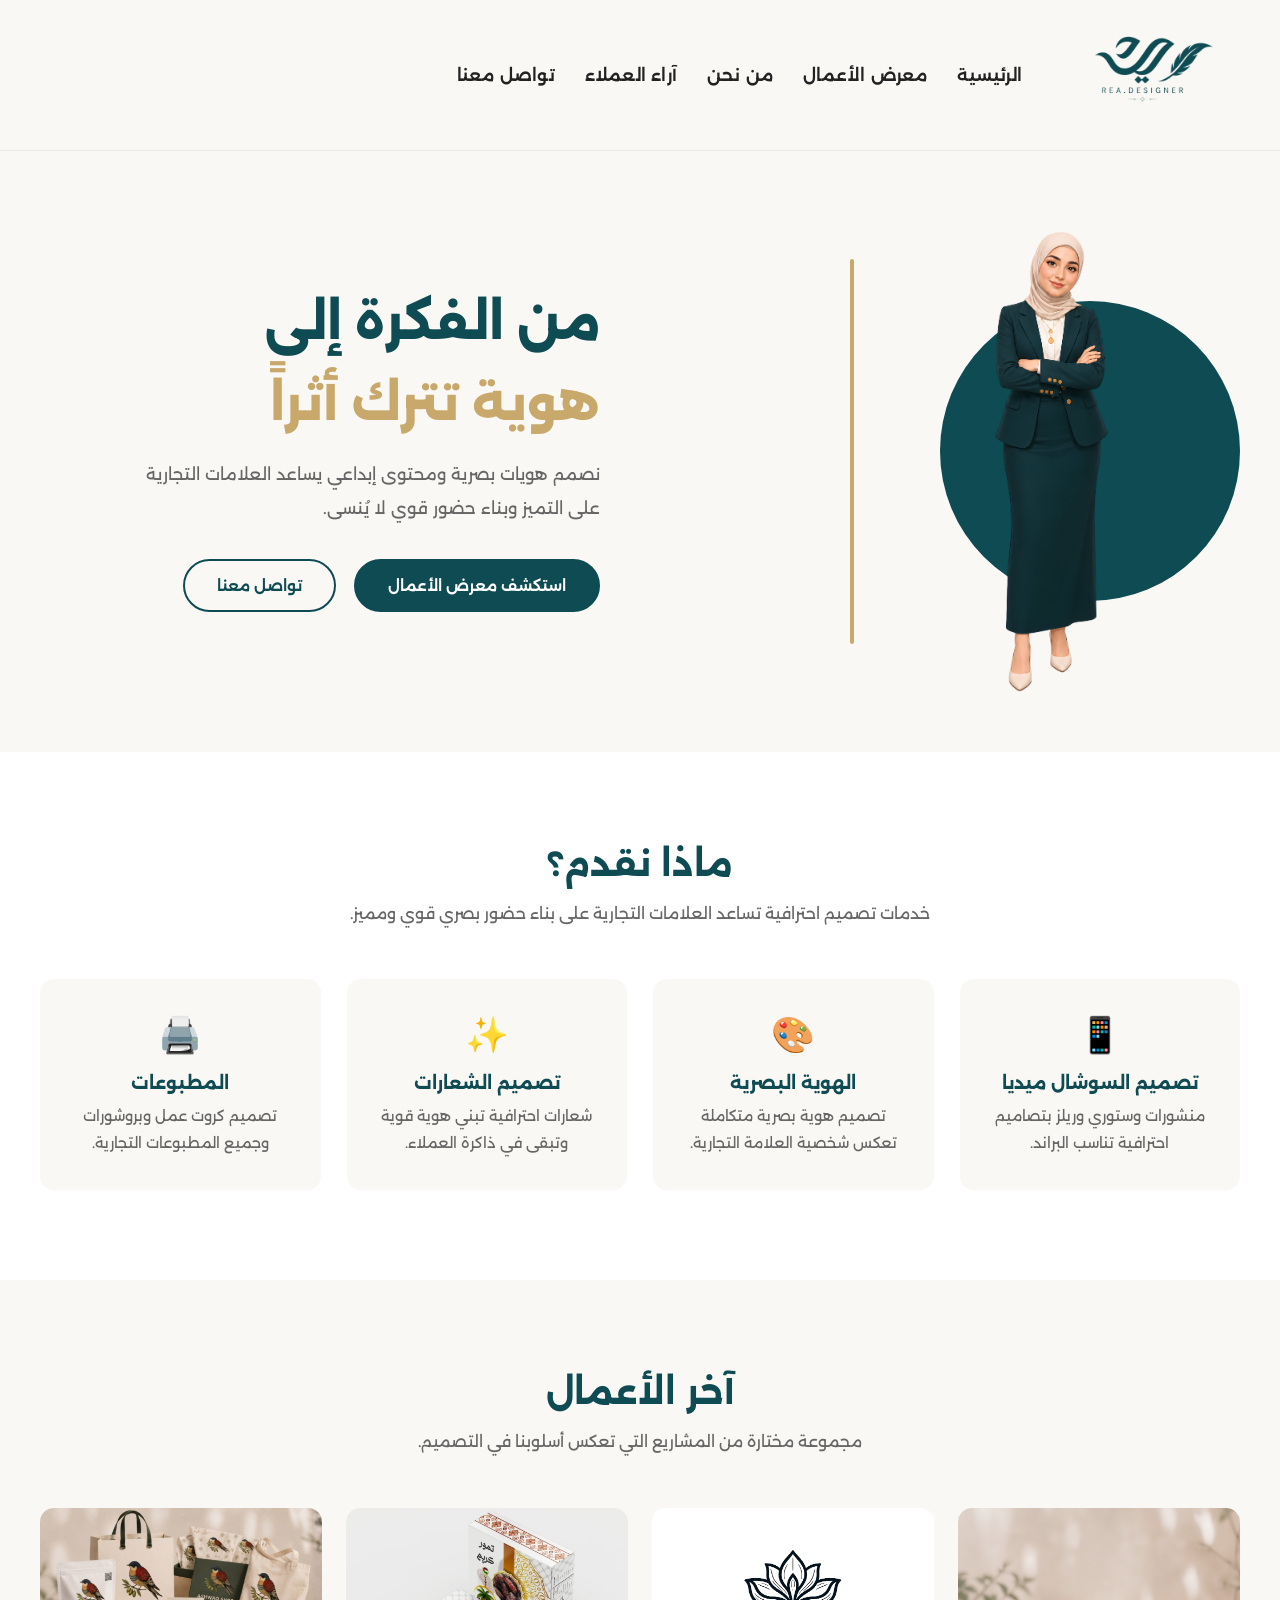
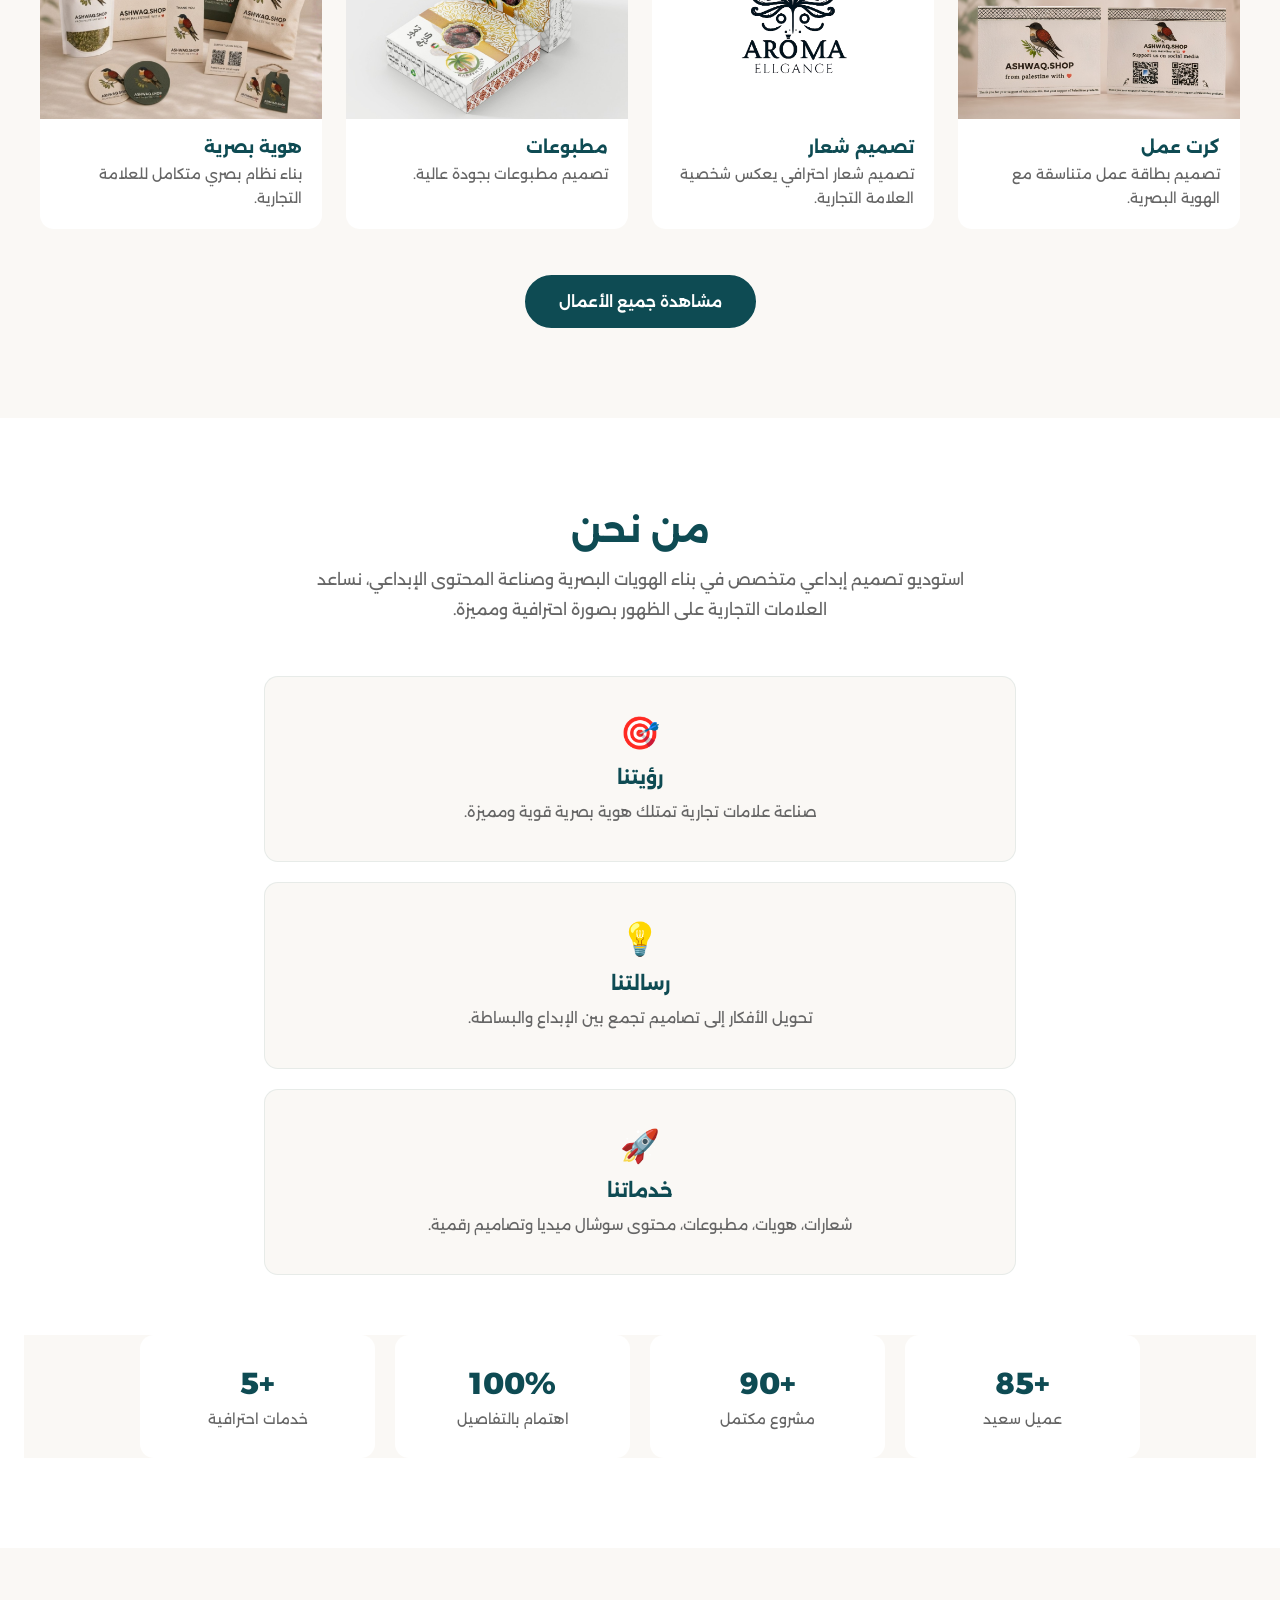
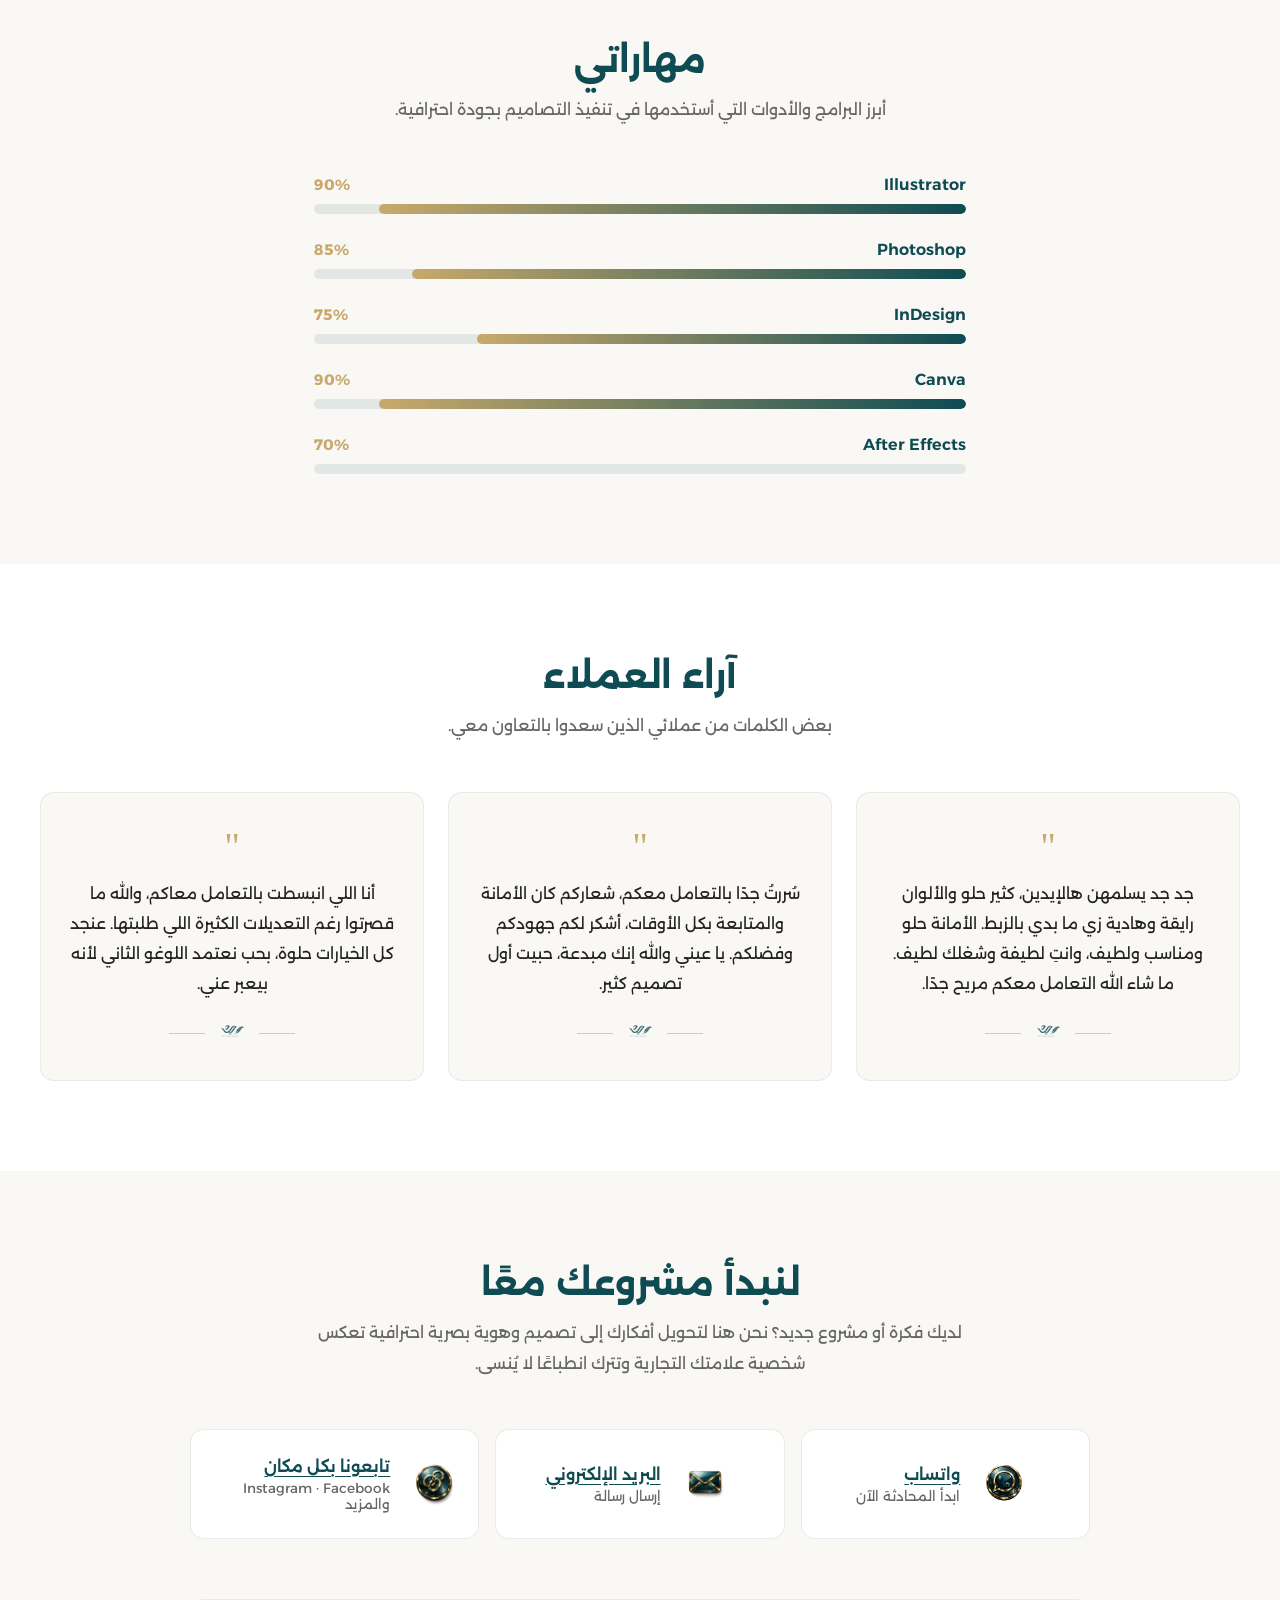
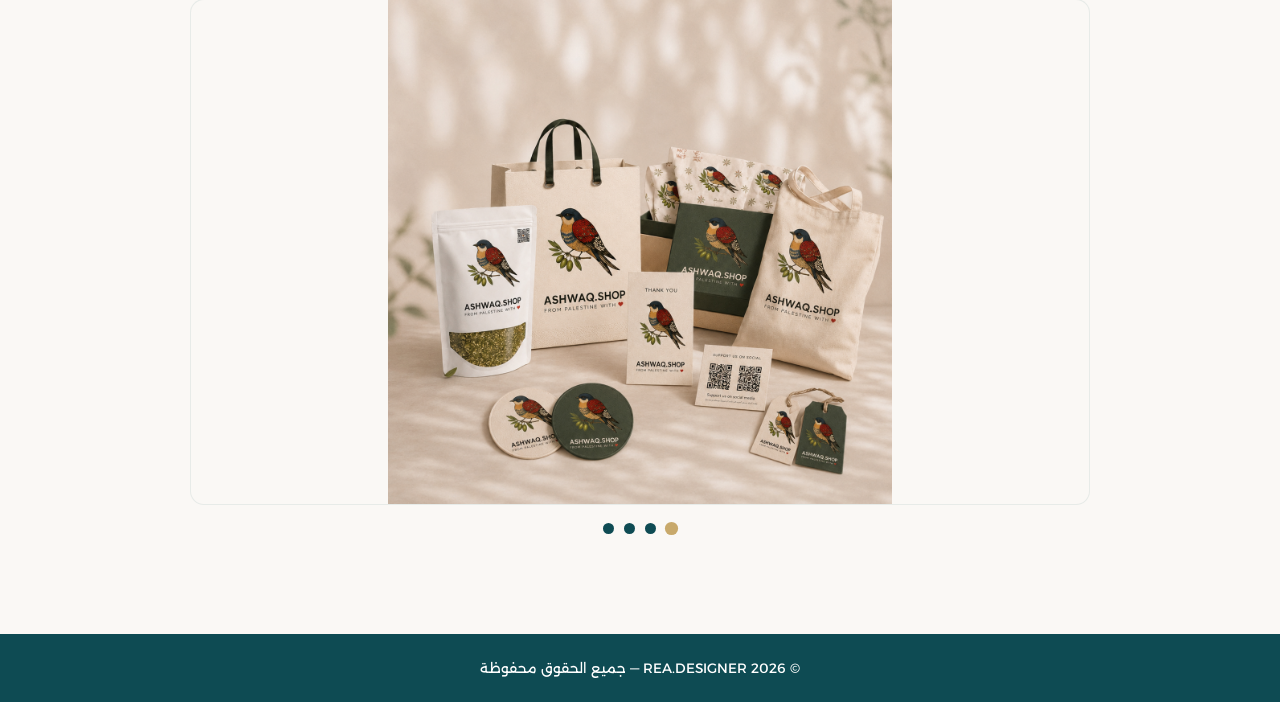
==== index.html @ eeb9edfb "Update index.html" ====
<!DOCTYPE html>
<html lang="ar" dir="rtl">
<head>
<meta charset="UTF-8">
<meta name="color-scheme" content="light">
<meta name="viewport" content="width=device-width, initial-scale=1.0">
<title>REA.DESIGNER | استوديو تصميم هويات بصرية</title>
<meta name="description" content="استوديو REA.DESIGNER لتصميم الهويات البصرية، الشعارات، المطبوعات ومحتوى السوشال ميديا.">
<link rel="preconnect" href="https://fonts.googleapis.com">
<link rel="preconnect" href="https://fonts.gstatic.com" crossorigin>
<link href="https://fonts.googleapis.com/css2?family=Alexandria:wght@300;400;500;600;700;800&display=swap" rel="stylesheet">
<link rel="stylesheet" href="css/style.css?v=3">
</head>
<body>
<header class="header">

<nav class="navbar">

    <!-- اللوجو -->
    <div class="logo">
        <a href="index.html#home">
            <img src="icons/rea-logo.png" alt="REA.DESIGNER">
        </a>
    </div>

    <!-- الروابط + الثلاث شخطات معاً بنفس المجموعة بكل الصفحات -->
    <div class="nav-right">
        <ul class="menu">
            <li><a href="index.html#home">الرئيسية</a></li>
            <li><a href="portfolio.html">معرض الأعمال</a></li>
            <li><a href="index.html#about">من نحن</a></li>
            <li><a href="index.html#testimonials">آراء العملاء</a></li>
            <li><a href="index.html#contact">تواصل معنا</a></li>
        </ul>

        <button class="menu-toggle" aria-label="فتح القائمة" aria-expanded="false">
            <span></span>
            <span></span>
            <span></span>
        </button>
    </div>

</nav>

<ul class="mobile-menu">
    <li><a href="index.html#home">الرئيسية</a></li>
    <li><a href="portfolio.html">معرض الأعمال</a></li>
    <li><a href="index.html#about">من نحن</a></li>
    <li><a href="index.html#testimonials">آراء العملاء</a></li>
    <li><a href="index.html#contact">تواصل معنا</a></li>
</ul>

</header>

<!-- ============ Hero ============ -->
<section class="hero" id="home">
  <div class="hero-container">

    <div class="hero-image">
      <div class="hero-shape"></div>
      <img src="images/hero/hero-image.png" alt="مصممة REA.DESIGNER">
      <span class="gold-line"></span>
    </div>

    <div class="hero-content">
      <h1 class="hero-title">
        <span class="title-line1">من الفكرة إلى</span>
        <span class="title-line2 highlight">هوية تترك أثراً</span>
      </h1>
      <p class="hero-description">
        نصمم هويات بصرية ومحتوى إبداعي يساعد العلامات التجارية على التميز وبناء حضور قوي لا يُنسى.
      </p>
      <div class="hero-buttons">
        <a href="portfolio.html" class="main-btn">استكشف معرض الأعمال</a>
        <a href="index.html#contact" class="second-btn">تواصل معنا</a>
      </div>
    </div>

  </div>
</section>

<!-- ============ Services ============ -->
<section class="services" id="services">
  <div class="services-container">
    <div class="section-header">
      <h2>ماذا نقدم؟</h2>
      <p class="section-description">خدمات تصميم احترافية تساعد العلامات التجارية على بناء حضور بصري قوي ومميز.</p>
    </div>

    <div class="services-grid">
      <div class="service-card">
        <div class="service-icon">📱</div>
        <h3>تصميم السوشال ميديا</h3>
        <p>منشورات وستوري وريلز بتصاميم احترافية تناسب البراند.</p>
      </div>
      <div class="service-card">
        <div class="service-icon">🎨</div>
        <h3>الهوية البصرية</h3>
        <p>تصميم هوية بصرية متكاملة تعكس شخصية العلامة التجارية.</p>
      </div>
      <div class="service-card">
        <div class="service-icon">✨</div>
        <h3>تصميم الشعارات</h3>
        <p>شعارات احترافية تبني هوية قوية وتبقى في ذاكرة العملاء.</p>
      </div>
      <div class="service-card">
        <div class="service-icon">🖨️</div>
        <h3>المطبوعات</h3>
        <p>تصميم كروت عمل وبروشورات وجميع المطبوعات التجارية.</p>
      </div>
    </div>
  </div>
</section>

<!-- ============ Latest Works ============ -->
<section class="latest-works">
  <div class="works-container">
    <div class="section-header">
      <h2>آخر الأعمال</h2>
      <p class="section-description">مجموعة مختارة من المشاريع التي تعكس أسلوبنا في التصميم.</p>
    </div>

    <div class="works-grid">
      <div class="work-card">
        <img src="images/portfolio/latest-business-card.png" alt="كرت عمل">
        <div class="work-content">
          <h3>كرت عمل</h3>
          <p>تصميم بطاقة عمل متناسقة مع الهوية البصرية.</p>
        </div>
      </div>
      <div class="work-card">
        <img src="images/portfolio/latest-logo.png" alt="تصميم شعار">
        <div class="work-content">
          <h3>تصميم شعار</h3>
          <p>تصميم شعار احترافي يعكس شخصية العلامة التجارية.</p>
        </div>
      </div>
      <div class="work-card">
        <img src="images/portfolio/latest-print.png" alt="مطبوعات">
        <div class="work-content">
          <h3>مطبوعات</h3>
          <p>تصميم مطبوعات بجودة عالية.</p>
        </div>
      </div>
      <div class="work-card">
        <img src="images/portfolio/latest-identity.png" alt="هوية بصرية">
        <div class="work-content">
          <h3>هوية بصرية</h3>
          <p>بناء نظام بصري متكامل للعلامة التجارية.</p>
        </div>
      </div>
    </div>

    <div class="works-button">
      <a href="portfolio.html" class="all-works-btn">مشاهدة جميع الأعمال</a>
    </div>
  </div>
</section>

<!-- ============ About ============ -->
<section class="about" id="about">
  <div class="section-header">
    <h2>من نحن</h2>
    <p class="section-description">استوديو تصميم إبداعي متخصص في بناء الهويات البصرية وصناعة المحتوى الإبداعي، نساعد العلامات التجارية على الظهور بصورة احترافية ومميزة.</p>
  </div>

  <div class="about-grid">
    <div class="about-card">
      <div class="about-icon">🎯</div>
      <h3>رؤيتنا</h3>
      <p>صناعة علامات تجارية تمتلك هوية بصرية قوية ومميزة.</p>
    </div>
    <div class="about-card">
      <div class="about-icon">💡</div>
      <h3>رسالتنا</h3>
      <p>تحويل الأفكار إلى تصاميم تجمع بين الإبداع والبساطة.</p>
    </div>
    <div class="about-card">
      <div class="about-icon">🚀</div>
      <h3>خدماتنا</h3>
      <p>شعارات، هويات، مطبوعات، محتوى سوشال ميديا وتصاميم رقمية.</p>
    </div>
  </div>

  <div class="stats">
    <div class="stats-container">
      <div class="stat-box">
        <h3>+85</h3>
        <p>عميل سعيد</p>
      </div>
      <div class="stat-box">
        <h3>+90</h3>
        <p>مشروع مكتمل</p>
      </div>
      <div class="stat-box">
        <h3>100%</h3>
        <p>اهتمام بالتفاصيل</p>
      </div>
      <div class="stat-box">
        <h3>+5</h3>
        <p>خدمات احترافية</p>
      </div>
    </div>
  </div>
</section>

<!-- ============ Skills ("مهاراتي") ============ -->
<section class="skills" id="skills">
  <div class="section-header">
    <h2>مهاراتي</h2>
    <p class="section-description">أبرز البرامج والأدوات التي أستخدمها في تنفيذ التصاميم بجودة احترافية.</p>
  </div>

  <div class="skills-wrapper">

    <div class="skill-item" style="--target-width:90%">
      <div class="skill-top"><span>Illustrator</span><span>90%</span></div>
      <div class="skill-bar"><div class="skill-bar-fill"></div></div>
    </div>

    <div class="skill-item" style="--target-width:85%">
      <div class="skill-top"><span>Photoshop</span><span>85%</span></div>
      <div class="skill-bar"><div class="skill-bar-fill"></div></div>
    </div>

    <div class="skill-item" style="--target-width:75%">
      <div class="skill-top"><span>InDesign</span><span>75%</span></div>
      <div class="skill-bar"><div class="skill-bar-fill"></div></div>
    </div>

    <div class="skill-item" style="--target-width:90%">
      <div class="skill-top"><span>Canva</span><span>90%</span></div>
      <div class="skill-bar"><div class="skill-bar-fill"></div></div>
    </div>

    <div class="skill-item" style="--target-width:70%">
      <div class="skill-top"><span>After Effects</span><span>70%</span></div>
      <div class="skill-bar"><div class="skill-bar-fill"></div></div>
    </div>

  </div>
</section>

<!-- ============ Testimonials ("آراء العملاء") ============ -->
<section class="testimonials" id="testimonials">
  <div class="section-header">
    <h2>آراء العملاء</h2>
    <p class="section-description">بعض الكلمات من عملائي الذين سعدوا بالتعاون معي.</p>
  </div>

  <div class="testimonials-wrapper">

    <div class="testimonials-track" id="testimonialsTrack">

      <div class="testimonial-card">
        <div class="testimonial-quote">"</div>
        <p class="testimonial-text">جد جد يسلمهن هالإيدين، كثير حلو والألوان رايقة وهادية زي ما بدي بالزبط. الأمانة حلو ومناسب ولطيف، وانتِ لطيفة وشغلك لطيف. ما شاء الله التعامل معكم مريح جدًا.</p>
        <div class="testimonial-footer">
          <span class="testimonial-line"></span>
          <img class="testimonial-mark" src="icons/rea-logo.png" alt="REA.DESIGNER">
          <span class="testimonial-line"></span>
        </div>
      </div>

      <div class="testimonial-card">
        <div class="testimonial-quote">"</div>
        <p class="testimonial-text">سُررتُ جدًا بالتعامل معكم، شعاركم كان الأمانة والمتابعة بكل الأوقات، أشكر لكم جهودكم وفضلكم. يا عيني والله إنك مبدعة، حبيت أول تصميم كثير.</p>
        <div class="testimonial-footer">
          <span class="testimonial-line"></span>
          <img class="testimonial-mark" src="icons/rea-logo.png" alt="REA.DESIGNER">
          <span class="testimonial-line"></span>
        </div>
      </div>

      <div class="testimonial-card">
        <div class="testimonial-quote">"</div>
        <p class="testimonial-text">أنا اللي انبسطت بالتعامل معاكم، والله ما قصرتوا رغم التعديلات الكثيرة اللي طلبتها. عنجد كل الخيارات حلوة، بحب نعتمد اللوغو الثاني لأنه بيعبر عني.</p>
        <div class="testimonial-footer">
          <span class="testimonial-line"></span>
          <img class="testimonial-mark" src="icons/rea-logo.png" alt="REA.DESIGNER">
          <span class="testimonial-line"></span>
        </div>
      </div>

    </div>

    <div class="testimonials-controls">
      <button class="testimonial-arrow" id="nextTestimonial">‹</button>
      <div class="testimonials-dots" id="testimonialsDots"></div>
      <button class="testimonial-arrow" id="prevTestimonial">›</button>
    </div>

  </div>
</section>

<!-- ============ Contact ============ -->
<section class="contact-section" id="contact">
  <div class="contact-wrapper">

    <div class="section-header">
      <h2>لنبدأ مشروعك معًا</h2>
      <p class="section-description">
        لديك فكرة أو مشروع جديد؟ نحن هنا لتحويل أفكارك إلى تصميم وهوية بصرية احترافية تعكس شخصية علامتك التجارية وتترك انطباعًا لا يُنسى.
      </p>
    </div>

    <div class="contact-info">
      <a href="#" id="whatsapp-link" target="_blank" class="contact-card">
        <img src="icons/whatsapp.png" alt="واتساب">
        <div>
          <h3>واتساب</h3>
          <p>ابدأ المحادثة الآن</p>
        </div>
      </a>
      <a href="#" id="email-link" class="contact-card">
        <img src="icons/email.png" alt="البريد الإلكتروني">
        <div>
          <h3>البريد الإلكتروني</h3>
          <p>إرسال رسالة</p>
        </div>
      </a>
      <a href="#" id="linktree-link" target="_blank" class="contact-card">
        <img src="icons/linktree.png" alt="جميع الروابط">
        <div>
          <h3>تابعونا بكل مكان</h3>
          <p>Instagram · Facebook والمزيد</p>
        </div>
      </a>
    </div>

    <div class="contact-slider">
      <div class="slider-container">
        <div class="slide active"><img src="images/contact/contact1.png" alt="معرض 1"></div>
        <div class="slide"><img src="images/contact/contact2.png" alt="معرض 2"></div>
        <div class="slide"><img src="images/contact/contact3.png" alt="معرض 3"></div>
        <div class="slide"><img src="images/contact/contact4.png" alt="معرض 4"></div>
      </div>
      <div class="slider-dots">
        <span class="dot active" data-index="0"></span>
        <span class="dot" data-index="1"></span>
        <span class="dot" data-index="2"></span>
        <span class="dot" data-index="3"></span>
      </div>
    </div>

  </div>
</section>

<footer class="footer">
  <p>© <span id="year"></span> REA.DESIGNER — جميع الحقوق محفوظة</p>
</footer>

<script src="js/script.js?v=3"></script>
</body>
</html>
---- css/style.css ----
/* ===========================================================
   REA.DESIGNER — style.css
   Primary Green #0E4B53 | Gold #C8A96B | BG #FAF8F5
   Text #222222 | Gray #666666 | Font: Alexandria
=========================================================== */

:root{
  --green: #0E4B53;
  --gold: #C8A96B;
  --bg: #FAF8F5;
  --text: #222222;
  --gray: #666666;
  --white: #FFFFFF;
  --radius: 14px;
  --transition: .3s ease;
}

*{
  margin: 0;
  padding: 0;
  box-sizing: border-box;
}

html{
  scroll-behavior: smooth;
}

section[id]{
  scroll-margin-top: 100px;
}

body{
  font-family: 'Alexandria', sans-serif;
  background: var(--bg);
  color: var(--text);
  direction: rtl;
  text-align: right;
  overflow-x: hidden;
}

a{
  text-decoration: none;
  color: inherit;
}

ul{
  list-style: none;
}

img{
  max-width: 100%;
  display: block;
}

button{
  font-family: inherit;
}

.section-header{
  text-align: center;
  max-width: 700px;
  margin: 0 auto 50px;
  padding: 0 20px;
}

.section-header h1,
.section-header h2{
  color: var(--green);
  font-size: 2.2rem;
  font-weight: 700;
  margin-bottom: 14px;
}

.section-subtitle{
  color: var(--gold);
  font-weight: 600;
  letter-spacing: .5px;
  margin-bottom: 10px;
}

.section-description{
  color: var(--gray);
  font-size: 1rem;
  line-height: 1.9;
}

/* ===========================================================
   Navbar
   Structure (identical on every page):
   header.header > nav.navbar > [.logo , .nav-right(.menu , .menu-toggle)]
   header.header > ul.mobile-menu
=========================================================== */
.header{
  position: sticky;
  top: 0;
  z-index: 1000;
  background: var(--bg);
  border-bottom: 1px solid rgba(14,75,83,.08);
}

.navbar{
  max-width: 1200px;
  margin: 0 auto;
  display: flex;
  align-items: center;
  justify-content: space-between;
  padding: 10px 24px;
  gap: 20px;
  min-height: 92px;
}

/* على الحاسوب: نقرّب العناوين من اللوجو بدل ما تنشد لطرف الصفحة التاني
   وتسيب فراغ ميت بالنص */
@media (min-width: 861px){
  .navbar{
    justify-content: flex-start;
    gap: 64px;
  }
}

.nav-right{
  display: flex;
  align-items: center;
  gap: 30px;
}

.logo{
  flex-shrink: 0;
}

.logo img{
  height: 130px;
  width: auto;
  display: block;
}

.menu{
  display: flex;
  align-items: center;
  gap: 30px;
  flex-wrap: nowrap;
}

.menu a{
  font-weight: 600;
  font-size: 1.05rem;
  letter-spacing: .2px;
  color: var(--text);
  transition: color var(--transition);
  position: relative;
  white-space: nowrap;
}

.menu a::after{
  content: "";
  position: absolute;
  right: 0;
  bottom: -6px;
  width: 0;
  height: 2px;
  background: var(--gold);
  transition: width var(--transition);
}

.menu a:hover,
.menu a.active-link{
  color: var(--green);
}

.menu a:hover::after,
.menu a.active-link::after{
  width: 100%;
}

.menu-toggle{
  display: none;
  flex-direction: column;
  align-items: center;
  justify-content: center;
  gap: 5px;
  width: 46px;
  height: 46px;
  background: var(--bg);
  border: 1px solid rgba(14,75,83,.12);
  border-radius: 12px;
  cursor: pointer;
  flex-shrink: 0;
  transition: background var(--transition), border-color var(--transition);
}

.menu-toggle:hover,
.menu-toggle.active{
  background: rgba(14,75,83,.08);
  border-color: rgba(14,75,83,.22);
}

.menu-toggle span{
  width: 20px;
  height: 2px;
  background: var(--green);
  border-radius: 2px;
  transition: all var(--transition);
}

.menu-toggle.active span:nth-child(1){ transform: translateY(7px) rotate(45deg); }
.menu-toggle.active span:nth-child(2){ opacity: 0; }
.menu-toggle.active span:nth-child(3){ transform: translateY(-7px) rotate(-45deg); }

.mobile-menu{
  display: none;
  flex-direction: column;
  background: var(--white);
  border-top: 1px solid rgba(14,75,83,.08);
  overflow: hidden;
  max-height: 0;
  box-shadow: 0 12px 24px rgba(5,59,66,.08);
  transition: max-height .35s cubic-bezier(.4,0,.2,1);
}

.mobile-menu.active{
  max-height: 340px;
}

.mobile-menu li{
  border-bottom: 1px solid rgba(14,75,83,.06);
}

.mobile-menu a{
  display: flex;
  align-items: center;
  justify-content: space-between;
  padding: 17px 24px;
  font-weight: 600;
  font-size: 1.02rem;
  border-right: 3px solid transparent;
  transition: border-color .25s ease, background .25s ease, color .25s ease;
}

.mobile-menu a::after{
  content: "‹";
  font-size: 1.2rem;
  color: rgba(14,75,83,.35);
}

.mobile-menu a:hover,
.mobile-menu a:active{
  background: var(--bg);
  color: var(--green);
  border-right-color: var(--gold);
}

/* Desktop: show inline menu, hide the hamburger + dropdown entirely   */
@media (min-width: 861px){
  .menu-toggle{ display: none !important; }
  .mobile-menu{ display: none !important; }
}

/* Mobile / tablet: hide inline menu, show hamburger + dropdown only   */
@media (max-width: 860px){
  .menu{ display: none; }
  .menu-toggle{ display: flex; }
  .mobile-menu{ display: flex; }
}

/* ===========================================================
   Hero
=========================================================== */
.hero{
  padding: 60px 24px;
}

.hero-container{
  max-width: 1200px;
  margin: 0 auto;
  display: flex;
  align-items: center;
  justify-content: space-between;
  gap: 60px;
}

.hero-image{
  position: relative;
  flex: 0 0 380px;
  display: flex;
  align-items: center;
  justify-content: center;
}

.hero-shape{
  position: absolute;
  right: 0;
  top: 50%;
  transform: translateY(-50%);
  width: 300px;
  height: 300px;
  background: var(--green);
  border-radius: 50%;
  z-index: 0;
}

.hero-image img{
  position: relative;
  z-index: 1;
  max-width: 320px;
  margin: 0 auto;
}

.gold-line{
  position: absolute;
  left: -10px;
  top: 10%;
  width: 4px;
  height: 80%;
  background: var(--gold);
  border-radius: 4px;
}

.hero-content{
  flex: 1;
  max-width: 560px;
}

.hero-title{
  font-size: 3rem;
  font-weight: 800;
  color: var(--green);
  margin-bottom: 22px;
}

.hero-title span{
  display: block;
  line-height: 1.35;
}

.hero-title .title-line1{
  margin-bottom: 16px;
}

.hero-title .highlight{
  color: var(--gold);
}

.hero-description{
  color: var(--gray);
  font-size: 1.05rem;
  line-height: 2;
  margin-bottom: 34px;
  max-width: 480px;
}

.hero-buttons{
  display: flex;
  gap: 18px;
  flex-wrap: wrap;
}

.main-btn,
.second-btn,
.all-works-btn{
  display: inline-block;
  padding: 15px 32px;
  border-radius: 50px;
  font-weight: 600;
  font-size: .95rem;
  cursor: pointer;
  transition: all var(--transition);
  border: 2px solid transparent;
}

.main-btn,
.all-works-btn{
  background: var(--green);
  color: var(--white);
  border-color: var(--green);
}

.main-btn:hover,
.all-works-btn:hover{
  background: transparent;
  color: var(--green);
}

.second-btn{
  background: transparent;
  color: var(--green);
  border-color: var(--green);
}

.second-btn:hover{
  background: var(--green);
  color: var(--white);
}

/* ===========================================================
   Services
=========================================================== */
.services{
  padding: 90px 24px;
  background: var(--white);
}

.services-container{
  max-width: 1200px;
  margin: 0 auto;
}

.services-grid{
  display: grid;
  grid-template-columns: repeat(4, 1fr);
  gap: 26px;
}

.service-card{
  background: var(--bg);
  border-radius: var(--radius);
  padding: 34px 24px;
  text-align: center;
  transition: transform var(--transition), box-shadow var(--transition);
}

.service-card:hover{
  transform: translateY(-8px);
  box-shadow: 0 16px 32px rgba(14,75,83,.12);
}

.service-icon{
  font-size: 2.2rem;
  margin-bottom: 16px;
}

.service-card h3{
  color: var(--green);
  font-size: 1.1rem;
  margin-bottom: 10px;
}

.service-card p{
  color: var(--gray);
  font-size: .92rem;
  line-height: 1.8;
}

/* ===========================================================
   Latest Works
=========================================================== */
.latest-works{
  padding: 90px 24px;
  background: var(--bg);
}

.works-container{
  max-width: 1200px;
  margin: 0 auto;
}

.works-grid{
  display: grid;
  grid-template-columns: repeat(4, 1fr);
  gap: 24px;
  margin-bottom: 46px;
}

.work-card{
  background: var(--white);
  border-radius: var(--radius);
  overflow: hidden;
  transition: transform var(--transition), box-shadow var(--transition);
}

.work-card:hover{
  transform: translateY(-8px);
  box-shadow: 0 16px 32px rgba(14,75,83,.12);
}

.work-card img{
  width: 100%;
  aspect-ratio: 4/3;
  object-fit: cover;
}

.work-content{
  padding: 18px 20px;
}

.work-content h3{
  color: var(--green);
  font-size: 1.05rem;
  margin-bottom: 6px;
}

.work-content p{
  color: var(--gray);
  font-size: .88rem;
  line-height: 1.7;
}

.works-button{
  text-align: center;
}

/* ===========================================================
   About
=========================================================== */
.about{
  padding: 90px 24px;
  background: var(--white);
}

.about-grid{
  max-width: 800px;
  margin: 0 auto 60px;
  display: flex;
  flex-direction: column;
  gap: 20px;
  padding: 0 24px;
}

.about-card{
  background: var(--bg);
  border: 1px solid rgba(14,75,83,.08);
  border-radius: var(--radius);
  padding: 36px 30px;
  text-align: center;
}

.about-icon{
  font-size: 2rem;
  margin-bottom: 14px;
}

.about-card h3{
  color: var(--green);
  margin-bottom: 10px;
}

.about-card p{
  color: var(--gray);
  font-size: .92rem;
  line-height: 1.8;
}

.stats{
  background: var(--bg);
}

.stats-container{
  max-width: 1000px;
  margin: 0 auto;
  display: grid;
  grid-template-columns: repeat(4, 1fr);
  gap: 20px;
}

.stat-box{
  background: var(--white);
  border-radius: var(--radius);
  padding: 30px 10px;
  text-align: center;
}

.stat-box h3{
  color: var(--green);
  font-size: 1.9rem;
  font-weight: 800;
  margin-bottom: 8px;
}

.stat-box p{
  color: var(--gray);
  font-size: .88rem;
}

/* ===========================================================
   Skills ("مهاراتي")
=========================================================== */
.skills{
  padding: 90px 24px;
  background: var(--bg);
}

.skills-wrapper{
  max-width: 700px;
  margin: 0 auto;
  padding: 0 24px;
  display: flex;
  flex-direction: column;
  gap: 26px;
}

.skill-item{
  width: 100%;
}

.skill-top{
  display: flex;
  align-items: center;
  justify-content: space-between;
  margin-bottom: 10px;
}

.skill-top span:first-child{
  color: var(--green);
  font-weight: 600;
  font-size: 1rem;
}

.skill-top span:last-child{
  color: var(--gold);
  font-weight: 700;
  font-size: .95rem;
}

.skill-bar{
  width: 100%;
  height: 10px;
  border-radius: 50px;
  background: rgba(14,75,83,.1);
  overflow: hidden;
}

.skill-bar-fill{
  height: 100%;
  width: 0%;
  border-radius: 50px;
  background: linear-gradient(90deg, var(--gold), var(--green));
  transition: width 1.1s ease;
}

.skill-item.in-view .skill-bar-fill{
  width: var(--target-width);
}

/* ===========================================================
   Testimonials ("آراء العملاء")
=========================================================== */
.testimonials{
  padding: 90px 24px;
  background: var(--white);
  scroll-margin-top: 130px;
}

.testimonials-wrapper{
  max-width: 1200px;
  margin: 0 auto;
  position: relative;
  overflow: hidden;
}

.testimonials-track{
  display: flex;
  gap: 0;
  transition: transform .5s ease;
}

.testimonial-card{
  background: var(--bg);
  border: 1px solid rgba(14,75,83,.08);
  border-radius: var(--radius);
  padding: 34px 28px;
  margin: 0 12px;
  flex: 0 0 calc(100% - 24px);
  text-align: center;
}

.testimonial-quote{
  font-size: 2.4rem;
  color: var(--gold);
  line-height: 1;
  margin-bottom: 14px;
  font-family: Georgia, serif;
}

.testimonial-text{
  color: var(--text);
  font-size: .98rem;
  line-height: 1.9;
  margin-bottom: 22px;
  min-height: 96px;
}

.testimonial-footer{
  display: flex;
  align-items: center;
  justify-content: center;
  gap: 14px;
}

.testimonial-line{
  width: 36px;
  height: 1px;
  background: var(--gold);
  opacity: .6;
}

.testimonial-mark{
  width: 26px;
  height: 26px;
  object-fit: contain;
  opacity: .85;
}

.testimonials-controls{
  display: flex;
  align-items: center;
  justify-content: center;
  gap: 18px;
  margin-top: 30px;
}

.testimonial-arrow{
  width: 38px;
  height: 38px;
  border-radius: 50%;
  border: 2px solid var(--green);
  background: transparent;
  color: var(--green);
  font-size: 1rem;
  cursor: pointer;
  display: flex;
  align-items: center;
  justify-content: center;
  transition: all var(--transition);
}

.testimonial-arrow:hover{
  background: var(--green);
  color: var(--white);
}

.testimonials-dots{
  display: flex;
  gap: 10px;
}

.testimonials-dots .dot{
  width: 10px;
  height: 10px;
  border-radius: 50%;
  background: var(--green);
  opacity: .3;
  cursor: pointer;
  transition: all var(--transition);
}

.testimonials-dots .dot.active{
  background: var(--gold);
  opacity: 1;
  transform: scale(1.2);
}

@media (min-width: 861px){
  .testimonials-track{ gap: 24px; }
  .testimonial-card{ flex: 0 0 calc(33.333% - 16px); margin: 0; }
  .testimonials-controls{ display: none; }
}

/* ===========================================================
   Contact
=========================================================== */
.contact-section{
  padding: 90px 24px 100px;
  background: var(--bg);
}

.contact-wrapper{
  max-width: 900px;
  margin: 0 auto;
}

.contact-info{
  display: grid;
  grid-template-columns: repeat(3, 1fr);
  gap: 16px;
  margin-bottom: 60px;
}

.contact-card{
  display: flex;
  align-items: center;
  justify-content: center;
  gap: 14px;
  background: var(--white);
  border: 1px solid rgba(14,75,83,.1);
  border-radius: var(--radius);
  padding: 24px 14px;
  text-align: right;
  transition: all var(--transition);
}

.contact-card:hover{
  border-color: var(--gold);
  box-shadow: 0 10px 24px rgba(14,75,83,.08);
}

.contact-card img{
  width: 60px;
  height: 60px;
  border-radius: 50%;
  order: 1;
  flex-shrink: 0;
}

.contact-card > div{
  order: 2;
}

.contact-card h3{
  display: inline-block;
  color: var(--green);
  font-size: 1rem;
  font-weight: 600;
  margin-bottom: 4px;
  text-decoration: underline;
  text-underline-offset: 4px;
  transition: color var(--transition);
}

.contact-card:hover h3{
  color: var(--gold);
}

.contact-card p{
  color: var(--gray);
  font-size: .85rem;
}

/* Slider */
.contact-slider{
  position: relative;
}

.slider-container{
  position: relative;
  width: 100%;
  aspect-ratio: 16/9;
  border-radius: var(--radius);
  overflow: hidden;
  background: var(--bg);
  border: 1px solid rgba(14,75,83,.08);
}

.slide{
  position: absolute;
  inset: 0;
  opacity: 0;
  visibility: hidden;
  transition: opacity .6s ease;
}

.slide.active{
  opacity: 1;
  visibility: visible;
}

.slide img{
  width: 100%;
  height: 100%;
  object-fit: contain;
}

.slider-dots{
  display: flex;
  justify-content: center;
  gap: 10px;
  margin-top: 18px;
}

.dot{
  width: 11px;
  height: 11px;
  border-radius: 50%;
  background: var(--green);
  cursor: pointer;
  transition: background var(--transition), transform var(--transition);
}

.dot.active{
  background: var(--gold);
  transform: scale(1.2);
}

/* ===========================================================
   Portfolio Page
=========================================================== */
.portfolio-hero{
  padding: 70px 24px 20px;
}

.portfolio-filters{
  padding: 0 24px 10px;
}

.filter-buttons{
  max-width: 1000px;
  margin: 0 auto;
  display: flex;
  flex-wrap: wrap;
  justify-content: center;
  gap: 12px;
}

.filter-btn{
  padding: 10px 22px;
  border-radius: 50px;
  border: 2px solid var(--green);
  background: transparent;
  color: var(--green);
  font-family: inherit;
  font-weight: 600;
  font-size: .9rem;
  cursor: pointer;
  transition: all var(--transition);
}

.filter-btn:hover,
.filter-btn.active{
  background: var(--green);
  color: var(--white);
}

/* Social sub-tabs (ريلز / ستوري / بوستات) */
.social-subtabs{
  display: none;
  max-width: 1000px;
  margin: 22px auto 0;
  padding: 0 24px;
  flex-wrap: wrap;
  justify-content: center;
  gap: 10px;
}

.social-subtabs.active{
  display: flex;
}

.subtab-btn{
  padding: 8px 20px;
  border-radius: 50px;
  border: 2px solid var(--gold);
  background: transparent;
  color: var(--gold);
  font-family: inherit;
  font-weight: 600;
  font-size: .85rem;
  cursor: pointer;
  transition: all var(--transition);
}

.subtab-btn:hover,
.subtab-btn.active{
  background: var(--gold);
  color: var(--white);
}

.portfolio-gallery{
  padding: 40px 24px 100px;
}

.portfolio-grid{
  max-width: 1200px;
  margin: 0 auto;
  display: grid;
  grid-template-columns: repeat(4, 1fr);
  gap: 26px;
}

.portfolio-item{
  background: var(--white);
  border-radius: var(--radius);
  overflow: hidden;
  cursor: pointer;
  transition: transform var(--transition), box-shadow var(--transition);
}

.portfolio-item.hidden{
  display: none;
}

.portfolio-item:hover{
  transform: translateY(-8px);
  box-shadow: 0 16px 32px rgba(14,75,83,.12);
}

.portfolio-image{
  position: relative;
}

.portfolio-image img{
  width: 100%;
  aspect-ratio: 4/3;
  object-fit: cover;
}

.portfolio-image video{
  width: 100%;
  aspect-ratio: 4/3;
  object-fit: cover;
  background: #000;
}

/* ستوري: نسبة عرض 9:16 عشان تبين كامل التفاصيل */
#portfolioGrid.is-stories .portfolio-image img{
  aspect-ratio: 9/16;
  object-fit: cover;
}

/* ريلز: نفس نسبة عرض ريلز إنستقرام (9:16) */
#portfolioGrid.is-reels .portfolio-image video{
  aspect-ratio: 9/16;
  object-fit: cover;
}

.play-badge{
  position: absolute;
  inset: 0;
  display: flex;
  align-items: center;
  justify-content: center;
  pointer-events: none;
}

.play-badge span{
  width: 50px;
  height: 50px;
  border-radius: 50%;
  background: rgba(14,75,83,.75);
  color: var(--white);
  display: flex;
  align-items: center;
  justify-content: center;
  font-size: 1.1rem;
}

.portfolio-info{
  padding: 18px 20px;
}

.portfolio-info h3{
  color: var(--green);
  font-size: 1.05rem;
  margin-bottom: 4px;
}

.portfolio-subtitle{
  display: block;
  color: var(--gold);
  font-size: .78rem;
  font-weight: 600;
  margin-bottom: 8px;
}

.portfolio-info p{
  color: var(--gray);
  font-size: .88rem;
  line-height: 1.7;
}

.portfolio-empty{
  display: none;
  text-align: center;
  color: var(--gray);
  padding: 40px 0;
}

/* ===========================================================
   Project Detail Overlay
=========================================================== */
.project-detail{
  position: fixed;
  inset: 0;
  z-index: 2000;
  background: var(--bg);
  overflow-y: auto;
  display: none;
}

.project-detail.active{
  display: block;
}

.project-detail-close{
  position: sticky;
  top: 0;
  z-index: 5;
  background: var(--bg);
  border-bottom: 1px solid rgba(14,75,83,.08);
  padding: 16px 24px;
  display: flex;
  align-items: center;
  justify-content: space-between;
}

.project-detail-close button{
  border: 2px solid var(--green);
  background: transparent;
  color: var(--green);
  border-radius: 50px;
  padding: 8px 20px;
  font-family: inherit;
  font-weight: 600;
  font-size: .88rem;
  cursor: pointer;
  transition: all var(--transition);
}

.project-detail-close button:hover{
  background: var(--green);
  color: var(--white);
}

.project-detail-body{
  max-width: 900px;
  margin: 0 auto;
  padding: 40px 24px 90px;
}

.project-detail-image{
  width: 100%;
  border-radius: var(--radius);
  overflow: hidden;
  margin-bottom: 36px;
  background: var(--white);
  border: 1px solid rgba(14,75,83,.08);
}

.project-detail-image img{
  width: 100%;
  max-height: 80vh;
  object-fit: contain;
  background: var(--bg);
}

.project-detail-title{
  color: var(--green);
  font-size: 1.7rem;
  font-weight: 700;
  margin-bottom: 8px;
  text-align: center;
}

.project-detail-subtitle{
  color: var(--gold);
  font-size: 1rem;
  font-weight: 600;
  text-align: center;
  margin-bottom: 26px;
}

.project-detail-block{
  margin-bottom: 34px;
}

.project-detail-block h4{
  color: var(--green);
  font-size: 1.1rem;
  margin-bottom: 14px;
  text-align: center;
}

.project-detail-desc{
  color: var(--gray);
  font-size: .95rem;
  line-height: 1.9;
  text-align: center;
  max-width: 640px;
  margin: 0 auto;
}

.color-swatches{
  display: flex;
  justify-content: center;
  gap: 14px;
  flex-wrap: wrap;
}

.color-swatch{
  width: 54px;
  height: 54px;
  border-radius: 50%;
  border: 1px solid rgba(14,75,83,.1);
}

.font-samples{
  display: flex;
  justify-content: center;
  gap: 30px;
  flex-wrap: wrap;
}

.font-sample{
  background: var(--white);
  border: 1px solid rgba(14,75,83,.08);
  border-radius: var(--radius);
  padding: 18px 26px;
  text-align: center;
  min-width: 150px;
}

.font-sample p:first-child{
  color: var(--gray);
  font-size: .8rem;
  margin-bottom: 8px;
}

.font-sample p:last-child{
  color: var(--green);
  font-size: 1.6rem;
  font-weight: 700;
}

.applications-slider{
  position: relative;
  max-width: 500px;
  margin: 0 auto;
}

.applications-viewport{
  aspect-ratio: 4/3;
  border-radius: var(--radius);
  overflow: hidden;
  background: var(--bg);
  border: 1px solid rgba(14,75,83,.08);
  position: relative;
}

.applications-viewport img{
  position: absolute;
  inset: 0;
  width: 100%;
  height: 100%;
  object-fit: contain;
  opacity: 0;
  visibility: hidden;
  transition: opacity .5s ease;
}

.applications-viewport img.active{
  opacity: 1;
  visibility: visible;
}

.applications-dots{
  display: flex;
  align-items: center;
  justify-content: center;
  gap: 10px;
  margin-top: 16px;
}

.applications-dots .dot{
  width: 11px;
  height: 11px;
  border-radius: 50%;
  background: var(--green);
  cursor: pointer;
  transition: background var(--transition), transform var(--transition);
}

.applications-dots .dot.active{
  background: var(--gold);
  transform: scale(1.2);
}

.project-detail-cta{
  text-align: center;
  margin-top: 46px;
}

.project-detail-cta p{
  color: var(--green);
  font-weight: 600;
  margin-bottom: 16px;
}

/* ===========================================================
   Footer
=========================================================== */
.footer{
  text-align: center;
  padding: 26px;
  background: var(--green);
  color: var(--white);
  font-size: .85rem;
}

/* ===========================================================
   Responsive
=========================================================== */
@media (max-width: 992px){
  .services-grid{ grid-template-columns: repeat(2, 1fr); }
  .works-grid{ grid-template-columns: repeat(2, 1fr); }
  .about-grid{ grid-template-columns: 1fr; }
  .stats-container{ grid-template-columns: repeat(2, 1fr); }
  .portfolio-grid{ grid-template-columns: repeat(2, 1fr); }
}

@media (max-width: 860px){
  .navbar{
    min-height: 76px;
    padding: 8px 16px;
    position: relative;
    justify-content: center;
  }
  .logo img{ height: 108px; }
  .logo{
    margin: 0 auto;
  }
  .menu-toggle{
    position: absolute;
    top: 50%;
    right: 16px;
    transform: translateY(-50%);
  }
  .menu-toggle.active{
    transform: translateY(-50%);
  }

  .hero-container{
    flex-direction: column;
    text-align: center;
    gap: 34px;
  }

  .hero-content{
    max-width: 100%;
  }

  .hero-description{
    margin-left: auto;
    margin-right: auto;
  }

  .hero-buttons{
    justify-content: center;
  }

  .hero-title{
    font-size: 2.2rem;
  }

  .hero-title .title-line1{
    margin-bottom: 10px;
  }
}

@media (max-width: 640px){
  .navbar{ padding: 6px 14px; min-height: 66px; }
  .logo img{ height: 84px; }

  .contact-info{
    grid-template-columns: 1fr;
    gap: 14px;
  }
  .contact-card{
    flex-direction: row;
    justify-content: flex-start;
    text-align: right;
    padding: 18px 20px;
    gap: 16px;
  }
  .contact-card img{ width: 56px; height: 56px; }
}

@media (max-width: 560px){
  .services-grid{ grid-template-columns: 1fr; }
  .works-grid{ grid-template-columns: 1fr; }
  .stats-container{ grid-template-columns: repeat(2, 1fr); }
  .portfolio-grid{ grid-template-columns: 1fr; }
  .hero-image{ flex: 0 0 auto; }
  .hero-shape{ width: 220px; height: 220px; }
  .hero-image img{ max-width: 240px; }
  .project-detail-title{ font-size: 1.35rem; }
}

/* ===========================================================
   Lightbox (عرض الصورة بملء الشاشة)
=========================================================== */
.lightbox{
  display: none;
  position: fixed;
  inset: 0;
  background: rgba(5,15,17,.92);
  z-index: 999;
  align-items: center;
  justify-content: center;
  padding: 24px;
}

.lightbox.active{
  display: flex;
}

.lightbox img{
  max-width: 100%;
  max-height: 90vh;
  object-fit: contain;
  border-radius: 6px;
}

/* مقاس معاينة الستوري: إطار عمودي 9:16 حقيقي متل شاشة الموبايل،
   بس بدون ما نقص أي جزء من التصميم أو النص (contain مش cover) */
.lightbox.story-mode img{
  height: 88vh;
  max-height: 88vh;
  width: auto;
  max-width: 100%;
  aspect-ratio: 9 / 16;
  object-fit: contain;
  background: #0b1417;
  border-radius: 18px;
  box-shadow: 0 20px 60px rgba(0,0,0,.5);
}

.lightbox-close{
  position: absolute;
  top: 20px;
  left: 20px;
  z-index: 5;
  display: flex;
  align-items: center;
  gap: 6px;
  height: 44px;
  padding: 0 18px 0 14px;
  border-radius: 999px;
  border: none;
  background: rgba(255,255,255,.14);
  color: var(--white);
  font-family: 'Alexandria', sans-serif;
  font-weight: 600;
  font-size: .92rem;
  cursor: pointer;
}

.lightbox-close-x{
  font-size: 1.4rem;
  line-height: 1;
}

.lightbox-close:hover{
  background: rgba(255,255,255,.24);
}

/* ===========================================================
   Post Gallery (معرض صور مجموعة البوستات)
=========================================================== */
.post-gallery{
  display: none;
  position: fixed;
  inset: 0;
  background: var(--white);
  z-index: 998;
  overflow-y: auto;
  padding: 24px;
}

.post-gallery.active{
  display: block;
}

.post-gallery-topbar{
  position: sticky;
  top: -24px;
  margin: -24px -24px 20px;
  padding: 16px 24px;
  background: var(--white);
  border-bottom: 1px solid rgba(14,75,83,.08);
  z-index: 5;
  display: flex;
  flex-wrap: wrap;
  align-items: center;
  justify-content: space-between;
  gap: 14px;
}

.post-gallery-back{
  display: inline-flex;
  align-items: center;
  gap: 8px;
  background: var(--bg);
  color: var(--green);
  border: 1px solid rgba(14,75,83,.12);
  border-radius: 999px;
  padding: 10px 18px;
  font-family: 'Alexandria', sans-serif;
  font-weight: 600;
  font-size: .92rem;
  cursor: pointer;
  transition: background var(--transition), border-color var(--transition);
  white-space: nowrap;
}

.post-gallery-back .back-arrow{
  font-size: 1.1rem;
  transform: translateY(1px);
}

.post-gallery-back:hover{
  background: var(--gold);
  color: var(--white);
  border-color: var(--gold);
}

.post-gallery-subtabs{
  margin: 0;
}

.post-gallery-folders{
  max-width: 900px;
  margin: 0 auto 22px;
  display: flex;
  flex-wrap: wrap;
  gap: 10px;
}

.folder-pill{
  font-family: 'Alexandria', sans-serif;
  font-size: .84rem;
  font-weight: 600;
  padding: 8px 16px;
  border-radius: 999px;
  border: 1px solid rgba(14,75,83,.15);
  background: var(--bg);
  color: var(--green);
  cursor: pointer;
  transition: background var(--transition), color var(--transition), border-color var(--transition);
  white-space: nowrap;
}

.folder-pill:hover{
  border-color: var(--green);
}

.folder-pill.active{
  background: var(--green);
  color: var(--white);
  border-color: var(--green);
}

.post-gallery-header{
  max-width: 900px;
  margin: 0 auto 24px;
  display: flex;
  align-items: flex-start;
  justify-content: space-between;
  gap: 16px;
  position: relative;
}

.post-gallery-current-folder{
  display: inline-block;
  font-size: .78rem;
  font-weight: 600;
  color: var(--gold);
  background: rgba(200,169,107,.12);
  padding: 4px 12px;
  border-radius: 999px;
  margin-bottom: 8px;
}

.post-gallery-header h3{
  color: var(--green);
  font-size: 1.3rem;
  margin-bottom: 6px;
}

.post-gallery-header p{
  color: var(--gray);
  font-size: .92rem;
}

@media (max-width: 640px){
  .post-gallery-topbar{
    flex-direction: column;
    align-items: stretch;
  }
  .post-gallery-back{ justify-content: center; }
}

.post-gallery-grid{
  max-width: 900px;
  margin: 0 auto;
  display: grid;
  grid-template-columns: 1fr;
  gap: 20px;
}

.post-gallery-grid img{
  width: 100%;
  border-radius: var(--radius);
  cursor: pointer;
  border: 1px solid rgba(14,75,83,.08);
}

@media (min-width: 640px){
  .post-gallery-grid{ grid-template-columns: 1fr 1fr; }
}
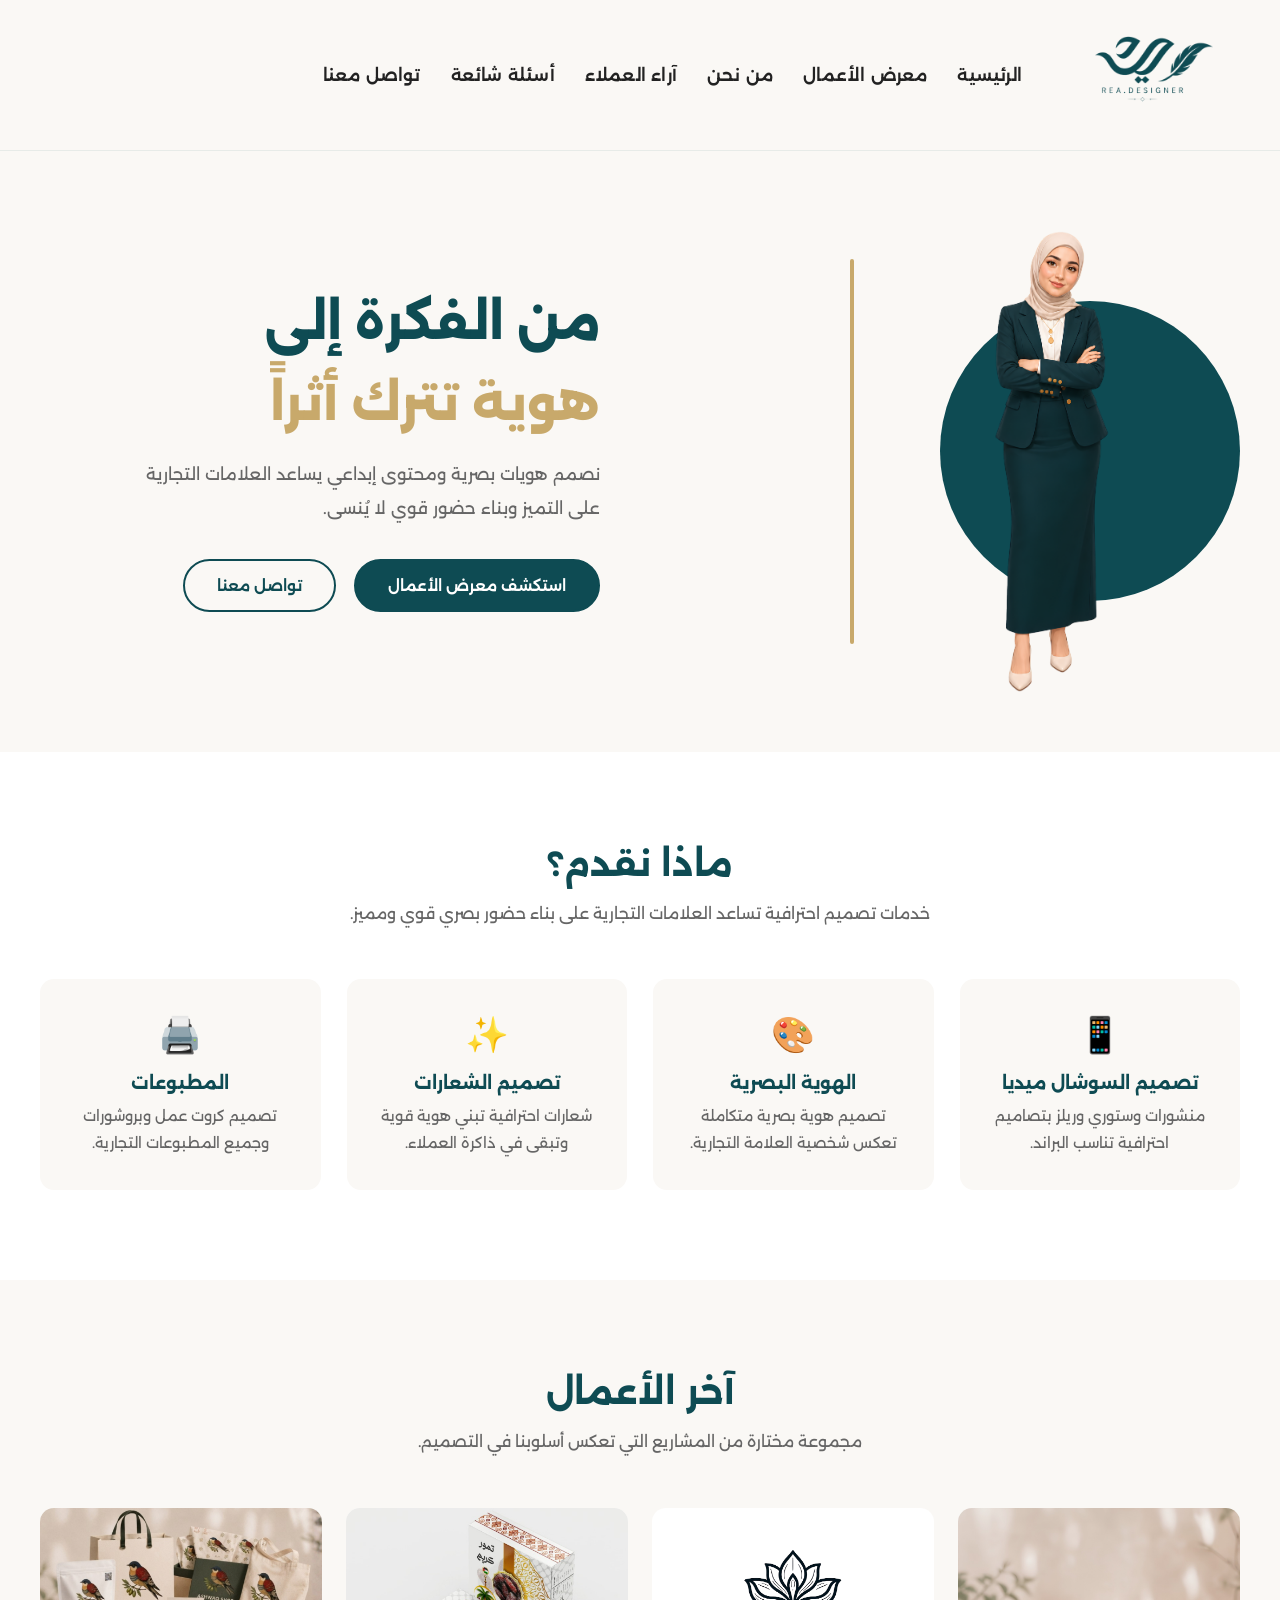
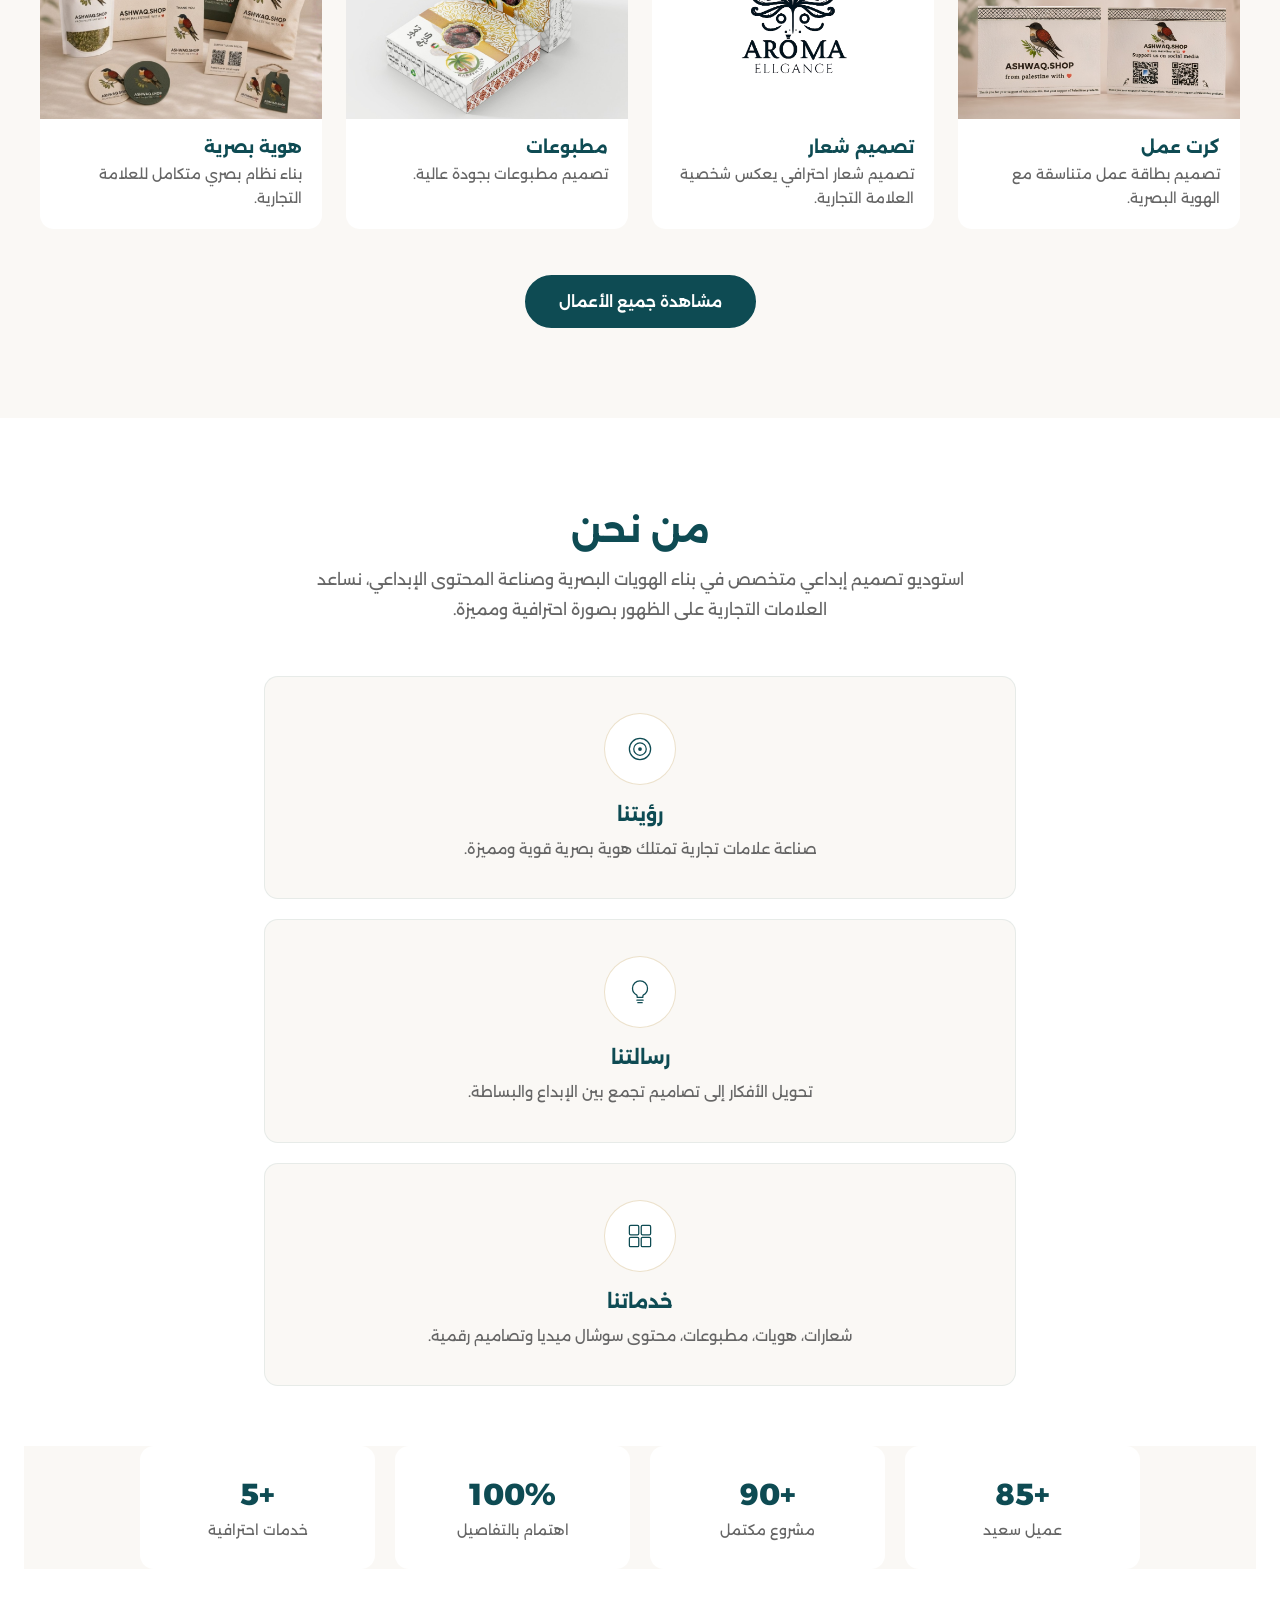
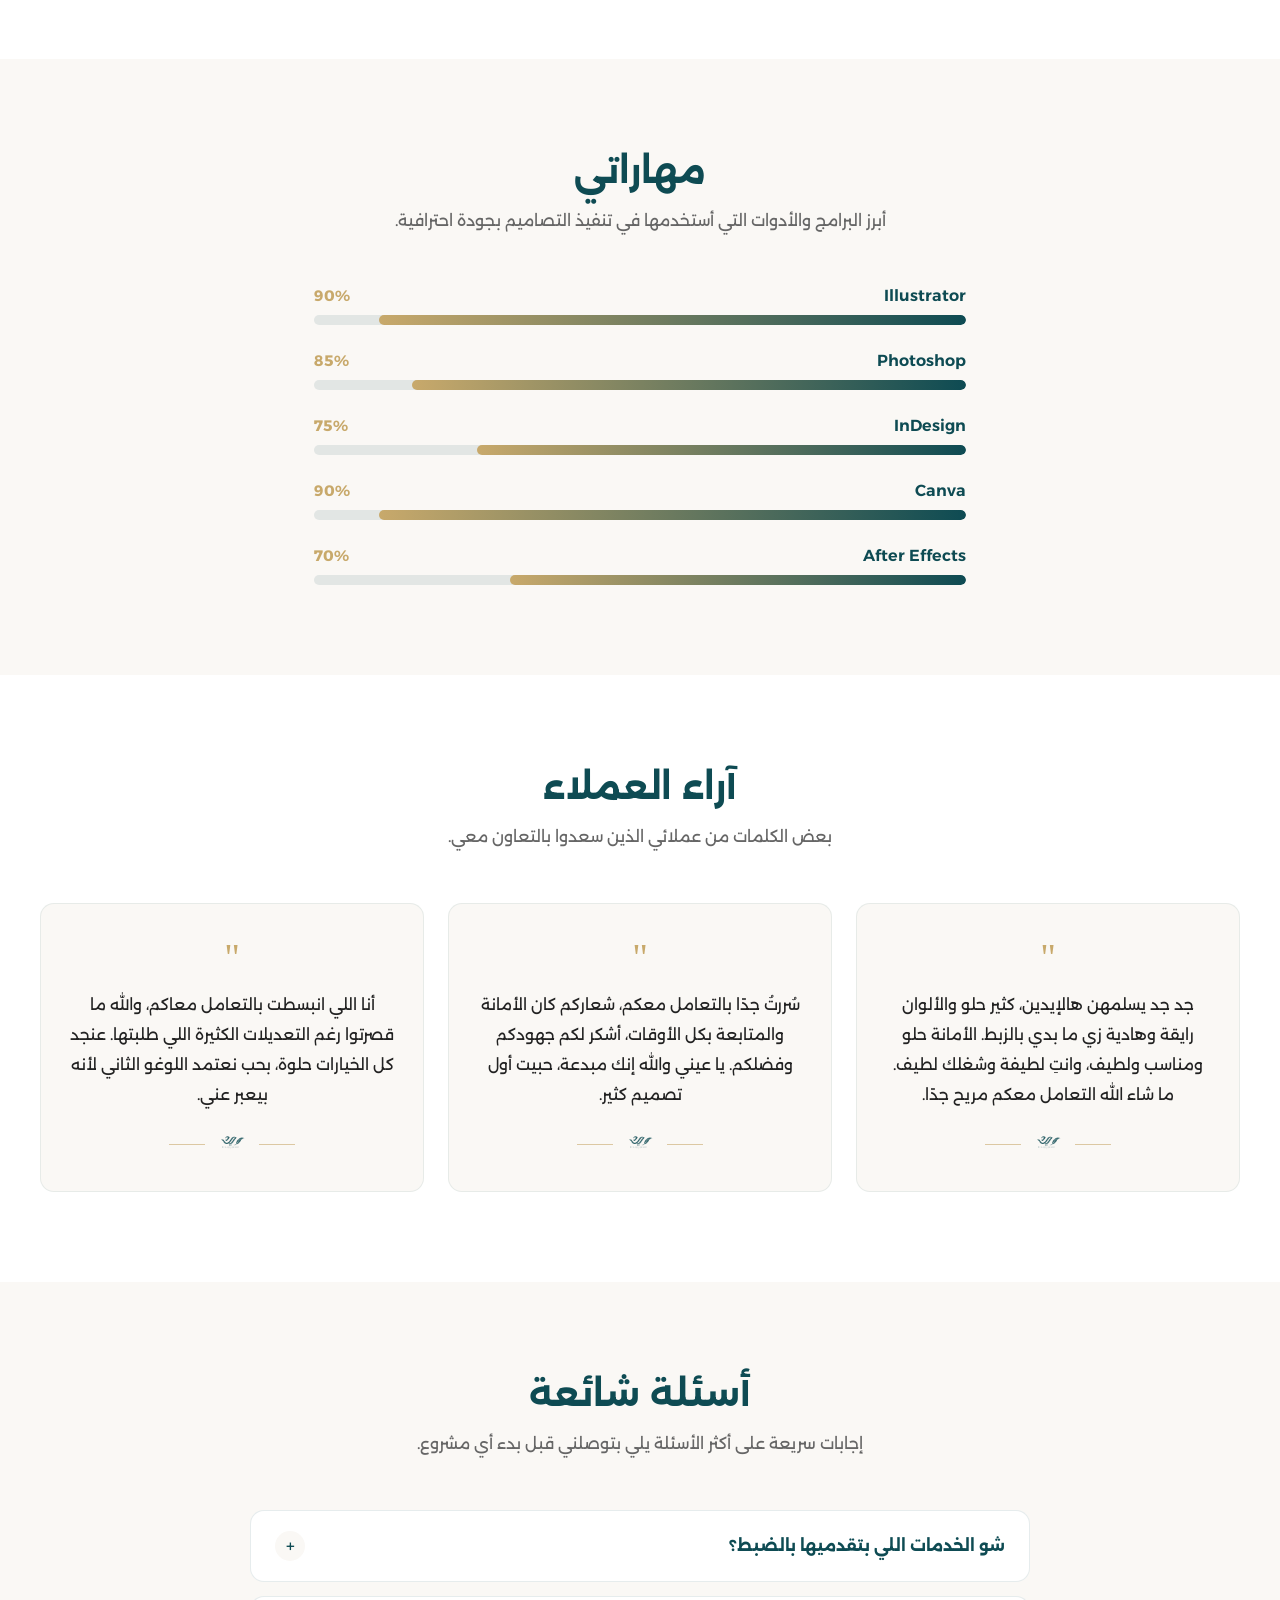
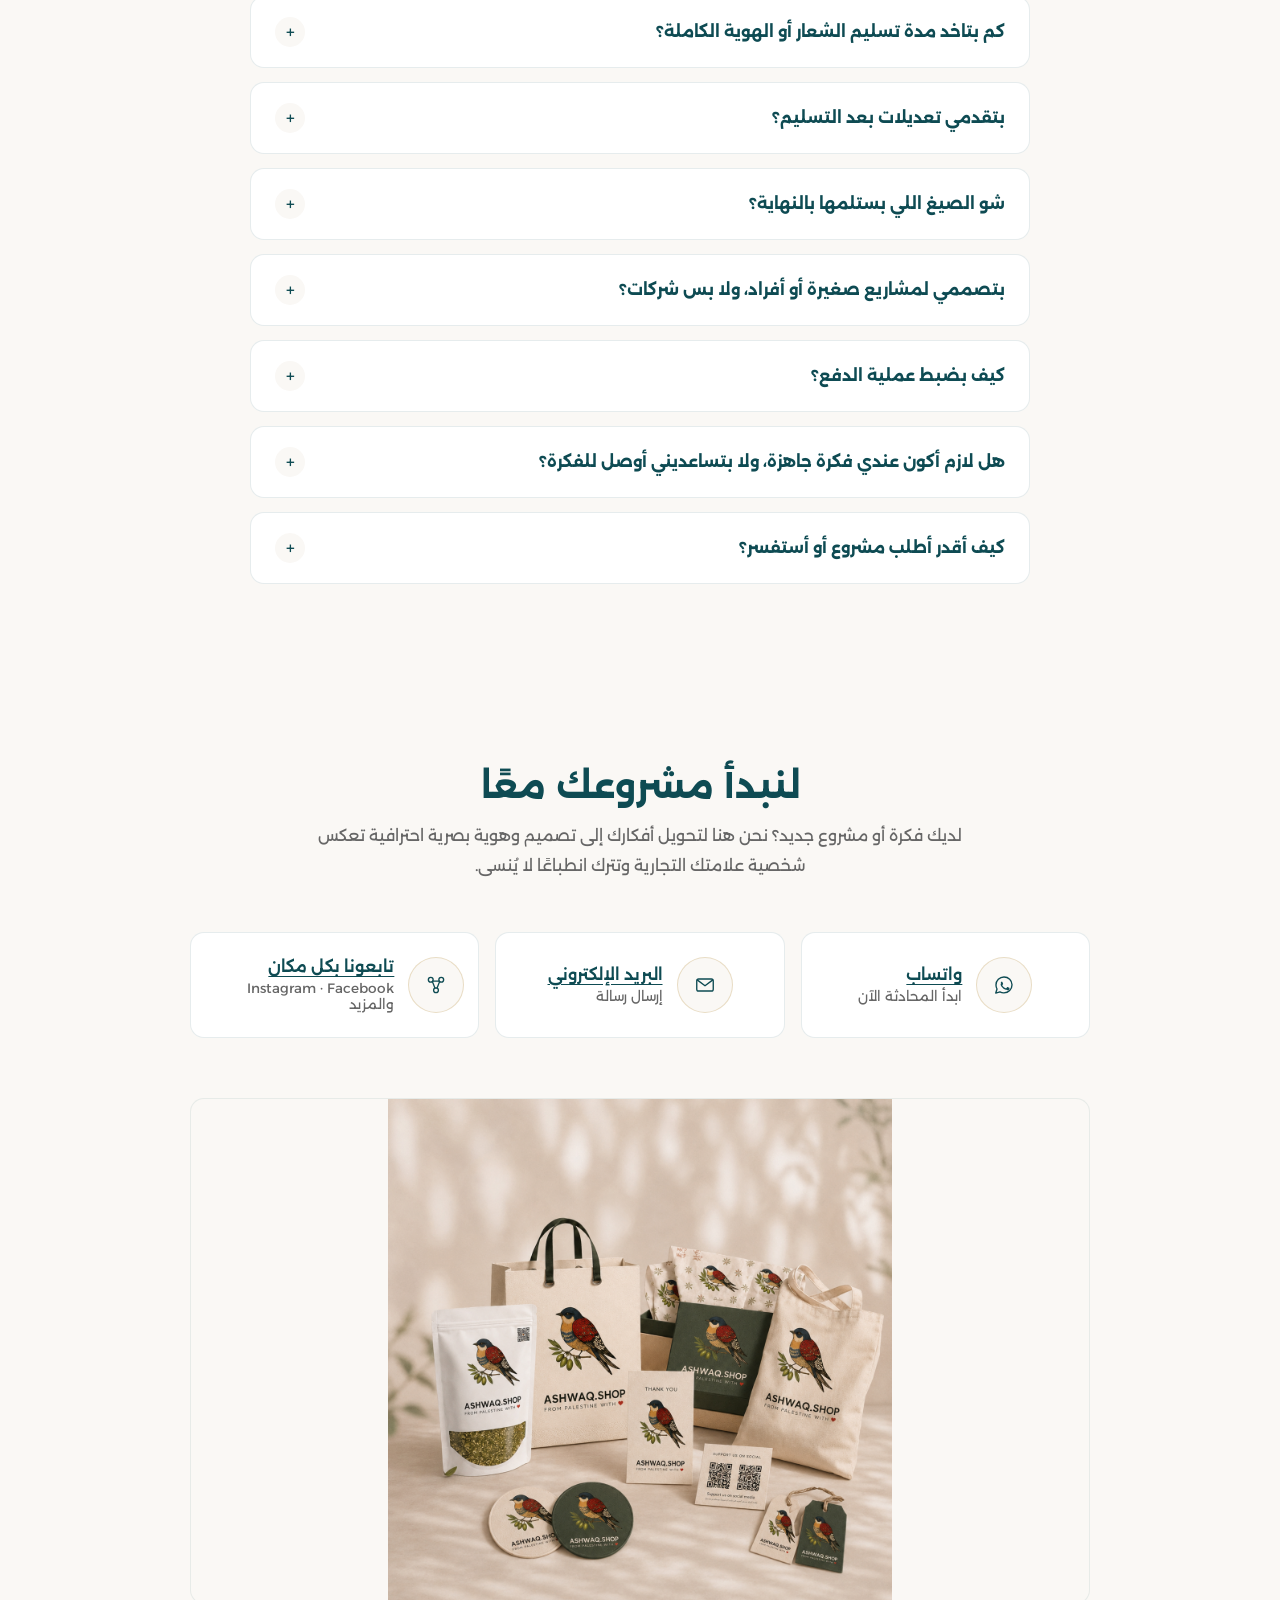
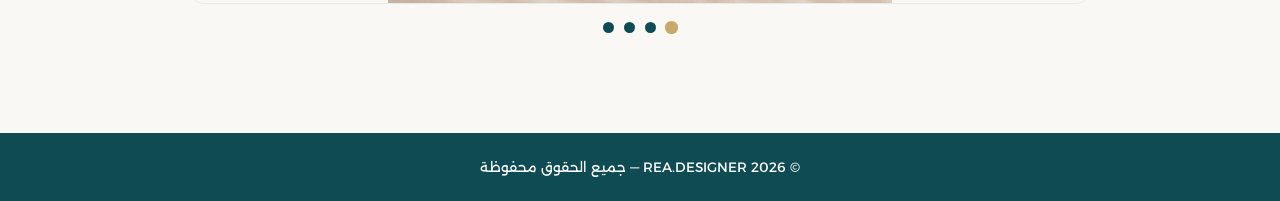
==== commit 083bad6d: "Add files via upload" ====
--- a/index.html
+++ b/index.html
@@ -9,7 +9,7 @@
 <link rel="preconnect" href="https://fonts.googleapis.com">
 <link rel="preconnect" href="https://fonts.gstatic.com" crossorigin>
 <link href="https://fonts.googleapis.com/css2?family=Alexandria:wght@300;400;500;600;700;800&display=swap" rel="stylesheet">
-<link rel="stylesheet" href="css/style.css?v=3">
+<link rel="stylesheet" href="css/style.css?v=9">
 </head>
 <body>
 <header class="header">
@@ -30,6 +30,7 @@
             <li><a href="portfolio.html">معرض الأعمال</a></li>
             <li><a href="index.html#about">من نحن</a></li>
             <li><a href="index.html#testimonials">آراء العملاء</a></li>
+            <li><a href="index.html#faq">أسئلة شائعة</a></li>
             <li><a href="index.html#contact">تواصل معنا</a></li>
         </ul>
 
@@ -47,6 +48,7 @@
     <li><a href="portfolio.html">معرض الأعمال</a></li>
     <li><a href="index.html#about">من نحن</a></li>
     <li><a href="index.html#testimonials">آراء العملاء</a></li>
+            <li><a href="index.html#faq">أسئلة شائعة</a></li>
     <li><a href="index.html#contact">تواصل معنا</a></li>
 </ul>
 
@@ -166,17 +168,35 @@
 
   <div class="about-grid">
     <div class="about-card">
-      <div class="about-icon">🎯</div>
+      <div class="about-icon">
+        <svg viewBox="0 0 48 48" fill="none" xmlns="http://www.w3.org/2000/svg">
+          <circle cx="24" cy="24" r="17" stroke="currentColor" stroke-width="2"/>
+          <circle cx="24" cy="24" r="10" stroke="currentColor" stroke-width="2"/>
+          <circle cx="24" cy="24" r="3" fill="currentColor"/>
+        </svg>
+      </div>
       <h3>رؤيتنا</h3>
       <p>صناعة علامات تجارية تمتلك هوية بصرية قوية ومميزة.</p>
     </div>
     <div class="about-card">
-      <div class="about-icon">💡</div>
+      <div class="about-icon">
+        <svg viewBox="0 0 48 48" fill="none" xmlns="http://www.w3.org/2000/svg">
+          <path d="M24 6C17.4 6 12 11.4 12 18c0 4.6 2.6 8.6 6.4 10.6.6.3 1 .9 1 1.6v2.3h9.2v-2.3c0-.7.4-1.3 1-1.6C33.4 26.6 36 22.6 36 18c0-6.6-5.4-12-12-12Z" stroke="currentColor" stroke-width="2" stroke-linejoin="round"/>
+          <path d="M19 37h10M20.5 41h7" stroke="currentColor" stroke-width="2" stroke-linecap="round"/>
+        </svg>
+      </div>
       <h3>رسالتنا</h3>
       <p>تحويل الأفكار إلى تصاميم تجمع بين الإبداع والبساطة.</p>
     </div>
     <div class="about-card">
-      <div class="about-icon">🚀</div>
+      <div class="about-icon">
+        <svg viewBox="0 0 48 48" fill="none" xmlns="http://www.w3.org/2000/svg">
+          <rect x="7" y="7" width="15" height="15" rx="2" stroke="currentColor" stroke-width="2"/>
+          <rect x="26" y="7" width="15" height="15" rx="2" stroke="currentColor" stroke-width="2"/>
+          <rect x="7" y="26" width="15" height="15" rx="2" stroke="currentColor" stroke-width="2"/>
+          <rect x="26" y="26" width="15" height="15" rx="2" stroke="currentColor" stroke-width="2"/>
+        </svg>
+      </div>
       <h3>خدماتنا</h3>
       <p>شعارات، هويات، مطبوعات، محتوى سوشال ميديا وتصاميم رقمية.</p>
     </div>
@@ -293,6 +313,96 @@
   </div>
 </section>
 
+<!-- ============ FAQ ============ -->
+<section class="faq" id="faq">
+  <div class="section-header">
+    <h2>أسئلة شائعة</h2>
+    <p class="section-description">إجابات سريعة على أكثر الأسئلة يلي بتوصلني قبل بدء أي مشروع.</p>
+  </div>
+
+  <div class="faq-list">
+    <div class="faq-item">
+      <button class="faq-question" type="button">
+        <span>شو الخدمات اللي بتقدميها بالضبط؟</span>
+        <span class="faq-icon">+</span>
+      </button>
+      <div class="faq-answer">
+        <p>تصميم الشعارات، الهويات البصرية المتكاملة، محتوى السوشال ميديا (بوستات، ريلز، ستوري)، كروت العمل، والمطبوعات (دعوات، بروشورات، وأي مطبوع تجاري).</p>
+      </div>
+    </div>
+
+    <div class="faq-item">
+      <button class="faq-question" type="button">
+        <span>كم بتاخد مدة تسليم الشعار أو الهوية الكاملة؟</span>
+        <span class="faq-icon">+</span>
+      </button>
+      <div class="faq-answer">
+        <p>الشعار وحده عادة بياخد ٣-٥ أيام عمل، والهوية البصرية الكاملة (شعار + كروت + تطبيقات) بتاخد ١-٢ أسبوع حسب حجم المشروع.</p>
+      </div>
+    </div>
+
+    <div class="faq-item">
+      <button class="faq-question" type="button">
+        <span>بتقدمي تعديلات بعد التسليم؟</span>
+        <span class="faq-icon">+</span>
+      </button>
+      <div class="faq-answer">
+        <p>نعم، كل مشروع بيشمل جولتين تعديل مجانيتين لضمان وصولك للنتيجة يلي بترضيكِ.</p>
+      </div>
+    </div>
+
+    <div class="faq-item">
+      <button class="faq-question" type="button">
+        <span>شو الصيغ اللي بستلمها بالنهاية؟</span>
+        <span class="faq-icon">+</span>
+      </button>
+      <div class="faq-answer">
+        <p>بتستلمي الملفات بصيغ متعددة حسب الاستخدام: PNG وJPG للاستخدام السريع، PDF للطباعة، وملف مصدري (AI/PSD) قابل للتعديل مستقبلاً.</p>
+      </div>
+    </div>
+
+    <div class="faq-item">
+      <button class="faq-question" type="button">
+        <span>بتصممي لمشاريع صغيرة أو أفراد، ولا بس شركات؟</span>
+        <span class="faq-icon">+</span>
+      </button>
+      <div class="faq-answer">
+        <p>أكيد! بشتغل مع الأفراد (دعوات زفاف، بطاقات شخصية) وأصحاب المشاريع الصغيرة والمتاجر والشركات على حد سواء.</p>
+      </div>
+    </div>
+
+    <div class="faq-item">
+      <button class="faq-question" type="button">
+        <span>كيف بضبط عملية الدفع؟</span>
+        <span class="faq-icon">+</span>
+      </button>
+      <div class="faq-answer">
+        <p>بيتم دفع عربون (جزء من المبلغ) عند بداية المشروع، والباقي بعد التسليم النهائي. الدفع متاح بعدة طرق: حوالة بنكية، Reflect، أو PalPay.</p>
+      </div>
+    </div>
+
+    <div class="faq-item">
+      <button class="faq-question" type="button">
+        <span>هل لازم أكون عندي فكرة جاهزة، ولا بتساعديني أوصل للفكرة؟</span>
+        <span class="faq-icon">+</span>
+      </button>
+      <div class="faq-answer">
+        <p>مش شرط! بنبدأ بجلسة استكشاف بسيطة (استبيان أو محادثة) نفهم فيها هويتك وجمهورك، وبطلعلك بمقترحات مبنية على هيك.</p>
+      </div>
+    </div>
+
+    <div class="faq-item">
+      <button class="faq-question" type="button">
+        <span>كيف أقدر أطلب مشروع أو أستفسر؟</span>
+        <span class="faq-icon">+</span>
+      </button>
+      <div class="faq-answer">
+        <p>تقدري تتواصلي معي مباشرة عبر واتساب أو الإيميل من قسم "تواصل معنا"، وبرد عليكِ بأقرب وقت.</p>
+      </div>
+    </div>
+  </div>
+</section>
+
 <!-- ============ Contact ============ -->
 <section class="contact-section" id="contact">
   <div class="contact-wrapper">
@@ -306,21 +416,38 @@
 
     <div class="contact-info">
       <a href="#" id="whatsapp-link" target="_blank" class="contact-card">
-        <img src="icons/whatsapp.png" alt="واتساب">
+        <span class="contact-icon">
+          <svg viewBox="0 0 32 32" fill="none" xmlns="http://www.w3.org/2000/svg">
+            <path d="M16 5.3c-5.9 0-10.7 4.8-10.7 10.7 0 1.9.5 3.7 1.4 5.3L5 26.7l5.6-1.6c1.5.8 3.2 1.3 5 1.3H16c5.9 0 10.7-4.8 10.7-10.7S21.9 5.3 16 5.3Z" stroke="currentColor" stroke-width="1.8" stroke-linejoin="round"/>
+            <path d="M11.6 12.2c.3-.7.6-.7.9-.7h.7c.2 0 .5 0 .7.5s.9 2.1.9 2.3.1.3 0 .5-.2.3-.4.5l-.5.6c-.2.2-.3.4-.1.7.2.4 1 1.4 2.1 2.3 1.4 1.2 2.1 1.4 2.4 1.5.3.1.5.1.7-.1s.9-1 1.1-1.3.5-.3.8-.2l1.9.9c.3.1.5.2.5.4.1.5.1 1-.1 1.5-.3.6-1.5 1.3-2.1 1.3-.6.1-1.2.2-3.7-.8-3-1.2-4.9-4.2-5-4.4-.1-.2-.9-1.3-.9-2.4 0-1.2.6-1.7.8-2Z" fill="currentColor"/>
+          </svg>
+        </span>
         <div>
           <h3>واتساب</h3>
           <p>ابدأ المحادثة الآن</p>
         </div>
       </a>
       <a href="#" id="email-link" class="contact-card">
-        <img src="icons/email.png" alt="البريد الإلكتروني">
+        <span class="contact-icon">
+          <svg viewBox="0 0 32 32" fill="none" xmlns="http://www.w3.org/2000/svg">
+            <rect x="5" y="8" width="22" height="16" rx="2.5" stroke="currentColor" stroke-width="1.8"/>
+            <path d="M6 9.5 16 17l10-7.5" stroke="currentColor" stroke-width="1.8" stroke-linecap="round" stroke-linejoin="round"/>
+          </svg>
+        </span>
         <div>
           <h3>البريد الإلكتروني</h3>
           <p>إرسال رسالة</p>
         </div>
       </a>
       <a href="#" id="linktree-link" target="_blank" class="contact-card">
-        <img src="icons/linktree.png" alt="جميع الروابط">
+        <span class="contact-icon">
+          <svg viewBox="0 0 32 32" fill="none" xmlns="http://www.w3.org/2000/svg">
+            <circle cx="9" cy="9" r="3.2" stroke="currentColor" stroke-width="1.8"/>
+            <circle cx="23" cy="9" r="3.2" stroke="currentColor" stroke-width="1.8"/>
+            <circle cx="16" cy="23" r="3.2" stroke="currentColor" stroke-width="1.8"/>
+            <path d="M11.5 10.8 20.5 10.8M11.2 11.5 14.7 20.3M20.8 11.5 17.3 20.3" stroke="currentColor" stroke-width="1.8" stroke-linecap="round"/>
+          </svg>
+        </span>
         <div>
           <h3>تابعونا بكل مكان</h3>
           <p>Instagram · Facebook والمزيد</p>
@@ -350,7 +477,7 @@
   <p>© <span id="year"></span> REA.DESIGNER — جميع الحقوق محفوظة</p>
 </footer>
 
-<script src="js/script.js?v=3"></script>
+<script src="js/script.js?v=9"></script>
 </body>
 </html>
 
--- a/css/style.css
+++ b/css/style.css
@@ -170,6 +170,38 @@
 .menu a:hover::after,
 .menu a.active-link::after{
   width: 100%;
+}
+
+.header-back-btn{
+  display: none;
+  align-items: center;
+  gap: 6px;
+  background: var(--bg);
+  color: var(--green);
+  border: 1px solid rgba(14,75,83,.12);
+  border-radius: 999px;
+  padding: 9px 18px;
+  font-family: 'Alexandria', sans-serif;
+  font-weight: 600;
+  font-size: .9rem;
+  cursor: pointer;
+  transition: background var(--transition), border-color var(--transition);
+  white-space: nowrap;
+}
+
+.header-back-btn.active{
+  display: inline-flex;
+}
+
+.header-back-btn .back-arrow{
+  font-size: 1.1rem;
+  transform: translateY(1px);
+}
+
+.header-back-btn:hover{
+  background: var(--gold);
+  color: var(--white);
+  border-color: var(--gold);
 }
 
 .menu-toggle{
@@ -521,11 +553,49 @@
   border-radius: var(--radius);
   padding: 36px 30px;
   text-align: center;
+  position: relative;
+  overflow: hidden;
+  transition: transform var(--transition), box-shadow var(--transition);
+}
+
+.about-card::after{
+  content: "";
+  position: absolute;
+  bottom: 0;
+  right: 0;
+  left: 0;
+  height: 3px;
+  background: var(--gold);
+  transform: scaleX(0);
+  transform-origin: center;
+  transition: transform var(--transition);
+}
+
+.about-card:hover{
+  transform: translateY(-4px);
+  box-shadow: 0 12px 28px rgba(14,75,83,.1);
+}
+
+.about-card:hover::after{
+  transform: scaleX(1);
 }
 
 .about-icon{
-  font-size: 2rem;
-  margin-bottom: 14px;
+  width: 72px;
+  height: 72px;
+  margin: 0 auto 18px;
+  background: var(--white);
+  border: 1px solid rgba(200,169,107,.35);
+  border-radius: 50%;
+  display: flex;
+  align-items: center;
+  justify-content: center;
+  color: var(--green);
+}
+
+.about-icon svg{
+  width: 30px;
+  height: 30px;
 }
 
 .about-card h3{
@@ -757,6 +827,95 @@
 /* ===========================================================
    Contact
 =========================================================== */
+/* ============ FAQ ============ */
+.faq{
+  padding: 90px 24px;
+  background: var(--bg);
+}
+
+.faq-list{
+  max-width: 780px;
+  margin: 0 auto;
+  display: flex;
+  flex-direction: column;
+  gap: 14px;
+}
+
+.faq-item{
+  background: var(--white);
+  border: 1px solid rgba(14,75,83,.1);
+  border-radius: var(--radius);
+  overflow: hidden;
+  transition: border-color var(--transition);
+}
+
+.faq-item.active{
+  border-color: var(--gold);
+}
+
+.faq-question{
+  width: 100%;
+  display: flex;
+  align-items: center;
+  justify-content: space-between;
+  gap: 16px;
+  background: none;
+  border: none;
+  padding: 20px 24px;
+  cursor: pointer;
+  text-align: right;
+  font-family: 'Alexandria', sans-serif;
+  font-weight: 700;
+  font-size: 1rem;
+  color: var(--green);
+}
+
+.faq-icon{
+  flex-shrink: 0;
+  width: 30px;
+  height: 30px;
+  border-radius: 50%;
+  background: var(--bg);
+  color: var(--green);
+  display: flex;
+  align-items: center;
+  justify-content: center;
+  font-size: 1.1rem;
+  font-weight: 400;
+  transition: transform var(--transition), background var(--transition), color var(--transition);
+}
+
+.faq-item.active .faq-icon{
+  transform: rotate(45deg);
+  background: var(--gold);
+  color: var(--white);
+}
+
+.faq-answer{
+  max-height: 0;
+  overflow: hidden;
+  transition: max-height .35s ease, padding var(--transition);
+  padding: 0 24px;
+}
+
+.faq-item.active .faq-answer{
+  max-height: 300px;
+  padding: 0 24px 22px;
+}
+
+.faq-answer p{
+  color: var(--gray);
+  font-size: .92rem;
+  line-height: 1.9;
+}
+
+@media (max-width: 640px){
+  .faq{ padding: 60px 20px; }
+  .faq-question{ padding: 16px 18px; font-size: .94rem; }
+  .faq-answer{ padding: 0 18px; }
+  .faq-item.active .faq-answer{ padding: 0 18px 18px; }
+}
+
 .contact-section{
   padding: 90px 24px 100px;
   background: var(--bg);
@@ -798,6 +957,31 @@
   border-radius: 50%;
   order: 1;
   flex-shrink: 0;
+}
+
+.contact-icon{
+  width: 56px;
+  height: 56px;
+  border-radius: 50%;
+  background: var(--bg);
+  border: 1px solid rgba(200,169,107,.35);
+  display: flex;
+  align-items: center;
+  justify-content: center;
+  color: var(--green);
+  order: 1;
+  flex-shrink: 0;
+  transition: background var(--transition), color var(--transition);
+}
+
+.contact-icon svg{
+  width: 24px;
+  height: 24px;
+}
+
+.contact-card:hover .contact-icon{
+  background: var(--green);
+  color: var(--white);
 }
 
 .contact-card > div{
@@ -1380,7 +1564,7 @@
   position: fixed;
   inset: 0;
   background: rgba(5,15,17,.92);
-  z-index: 999;
+  z-index: 901;
   align-items: center;
   justify-content: center;
   padding: 24px;
@@ -1413,7 +1597,7 @@
 
 .lightbox-close{
   position: absolute;
-  top: 20px;
+  top: 108px;
   left: 20px;
   z-index: 5;
   display: flex;
@@ -1448,9 +1632,10 @@
   position: fixed;
   inset: 0;
   background: var(--white);
-  z-index: 998;
+  z-index: 900;
   overflow-y: auto;
   padding: 24px;
+  padding-top: 116px;
 }
 
 .post-gallery.active{
@@ -1458,35 +1643,28 @@
 }
 
 .post-gallery-topbar{
-  position: sticky;
-  top: -24px;
-  margin: -24px -24px 20px;
-  padding: 16px 24px;
-  background: var(--white);
-  border-bottom: 1px solid rgba(14,75,83,.08);
-  z-index: 5;
-  display: flex;
-  flex-wrap: wrap;
-  align-items: center;
-  justify-content: space-between;
-  gap: 14px;
+  margin-bottom: 14px;
+  display: flex;
+  align-items: center;
+  gap: 16px;
 }
 
 .post-gallery-back{
   display: inline-flex;
   align-items: center;
-  gap: 8px;
+  gap: 6px;
   background: var(--bg);
   color: var(--green);
   border: 1px solid rgba(14,75,83,.12);
   border-radius: 999px;
-  padding: 10px 18px;
+  padding: 9px 16px;
   font-family: 'Alexandria', sans-serif;
   font-weight: 600;
-  font-size: .92rem;
+  font-size: .88rem;
   cursor: pointer;
   transition: background var(--transition), border-color var(--transition);
   white-space: nowrap;
+  flex-shrink: 0;
 }
 
 .post-gallery-back .back-arrow{
@@ -1500,16 +1678,66 @@
   border-color: var(--gold);
 }
 
-.post-gallery-subtabs{
-  margin: 0;
-}
+/* شريط التعريف الرفيع: سوشيال ميديا › بوستات › اسم المجموعة */
+.post-gallery-breadcrumb{
+  display: flex;
+  align-items: center;
+  gap: 8px;
+  flex-wrap: wrap;
+  font-size: .84rem;
+  overflow: hidden;
+}
+
+.post-gallery-breadcrumb .crumb{
+  color: var(--gray);
+  white-space: nowrap;
+}
+
+.post-gallery-breadcrumb .crumb-link{
+  background: none;
+  border: none;
+  padding: 4px 2px;
+  font-family: 'Alexandria', sans-serif;
+  font-size: .84rem;
+  color: var(--gray);
+  cursor: pointer;
+  text-decoration: underline;
+  text-decoration-color: transparent;
+  transition: color var(--transition), text-decoration-color var(--transition);
+}
+
+.post-gallery-breadcrumb .crumb-link:hover{
+  color: var(--green);
+  text-decoration-color: var(--green);
+}
+
+.post-gallery-breadcrumb .crumb-sep{
+  color: rgba(14,75,83,.3);
+}
+
+.post-gallery-breadcrumb .crumb-current{
+  color: var(--green);
+  font-weight: 700;
+  overflow: hidden;
+  text-overflow: ellipsis;
+}
+
+/* صف واحد قابل للسحب أفقياً لأسماء المجموعات - بدل تكديس صفوف فوق بعض */
+.post-gallery-folders-scroll{
+  margin: 14px -24px 0;
+  padding: 0 24px;
+  overflow-x: auto;
+  scrollbar-width: none;
+}
+
+.post-gallery-folders-scroll::-webkit-scrollbar{ display: none; }
 
 .post-gallery-folders{
-  max-width: 900px;
-  margin: 0 auto 22px;
-  display: flex;
-  flex-wrap: wrap;
+  display: flex;
   gap: 10px;
+  padding-bottom: 16px;
+  width: max-content;
+  min-width: 100%;
 }
 
 .folder-pill{
@@ -1524,6 +1752,7 @@
   cursor: pointer;
   transition: background var(--transition), color var(--transition), border-color var(--transition);
   white-space: nowrap;
+  flex-shrink: 0;
 }
 
 .folder-pill:hover{
@@ -1538,7 +1767,7 @@
 
 .post-gallery-header{
   max-width: 900px;
-  margin: 0 auto 24px;
+  margin: 24px auto 24px;
   display: flex;
   align-items: flex-start;
   justify-content: space-between;
@@ -1546,17 +1775,6 @@
   position: relative;
 }
 
-.post-gallery-current-folder{
-  display: inline-block;
-  font-size: .78rem;
-  font-weight: 600;
-  color: var(--gold);
-  background: rgba(200,169,107,.12);
-  padding: 4px 12px;
-  border-radius: 999px;
-  margin-bottom: 8px;
-}
-
 .post-gallery-header h3{
   color: var(--green);
   font-size: 1.3rem;
@@ -1570,10 +1788,13 @@
 
 @media (max-width: 640px){
   .post-gallery-topbar{
-    flex-direction: column;
-    align-items: stretch;
+    flex-wrap: wrap;
   }
-  .post-gallery-back{ justify-content: center; }
+  .post-gallery-breadcrumb{
+    order: 3;
+    width: 100%;
+    font-size: .8rem;
+  }
 }
 
 .post-gallery-grid{
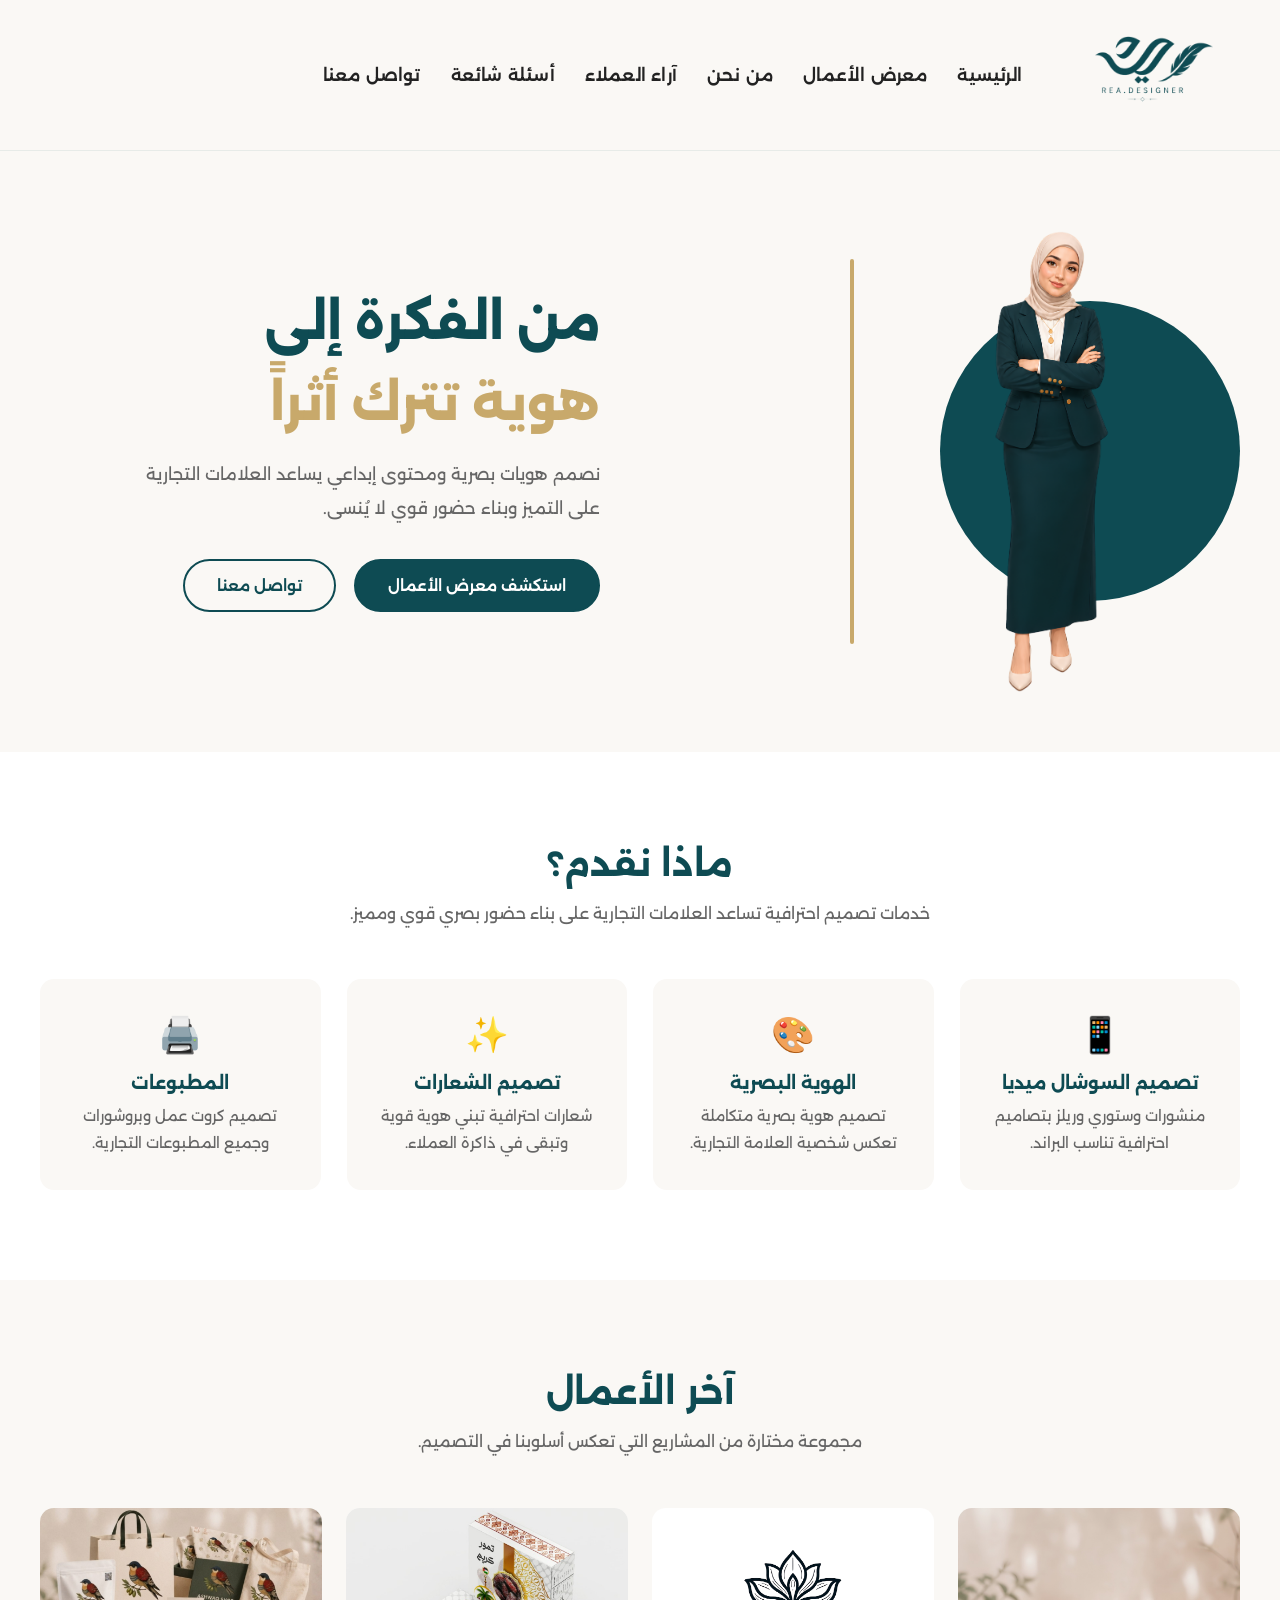
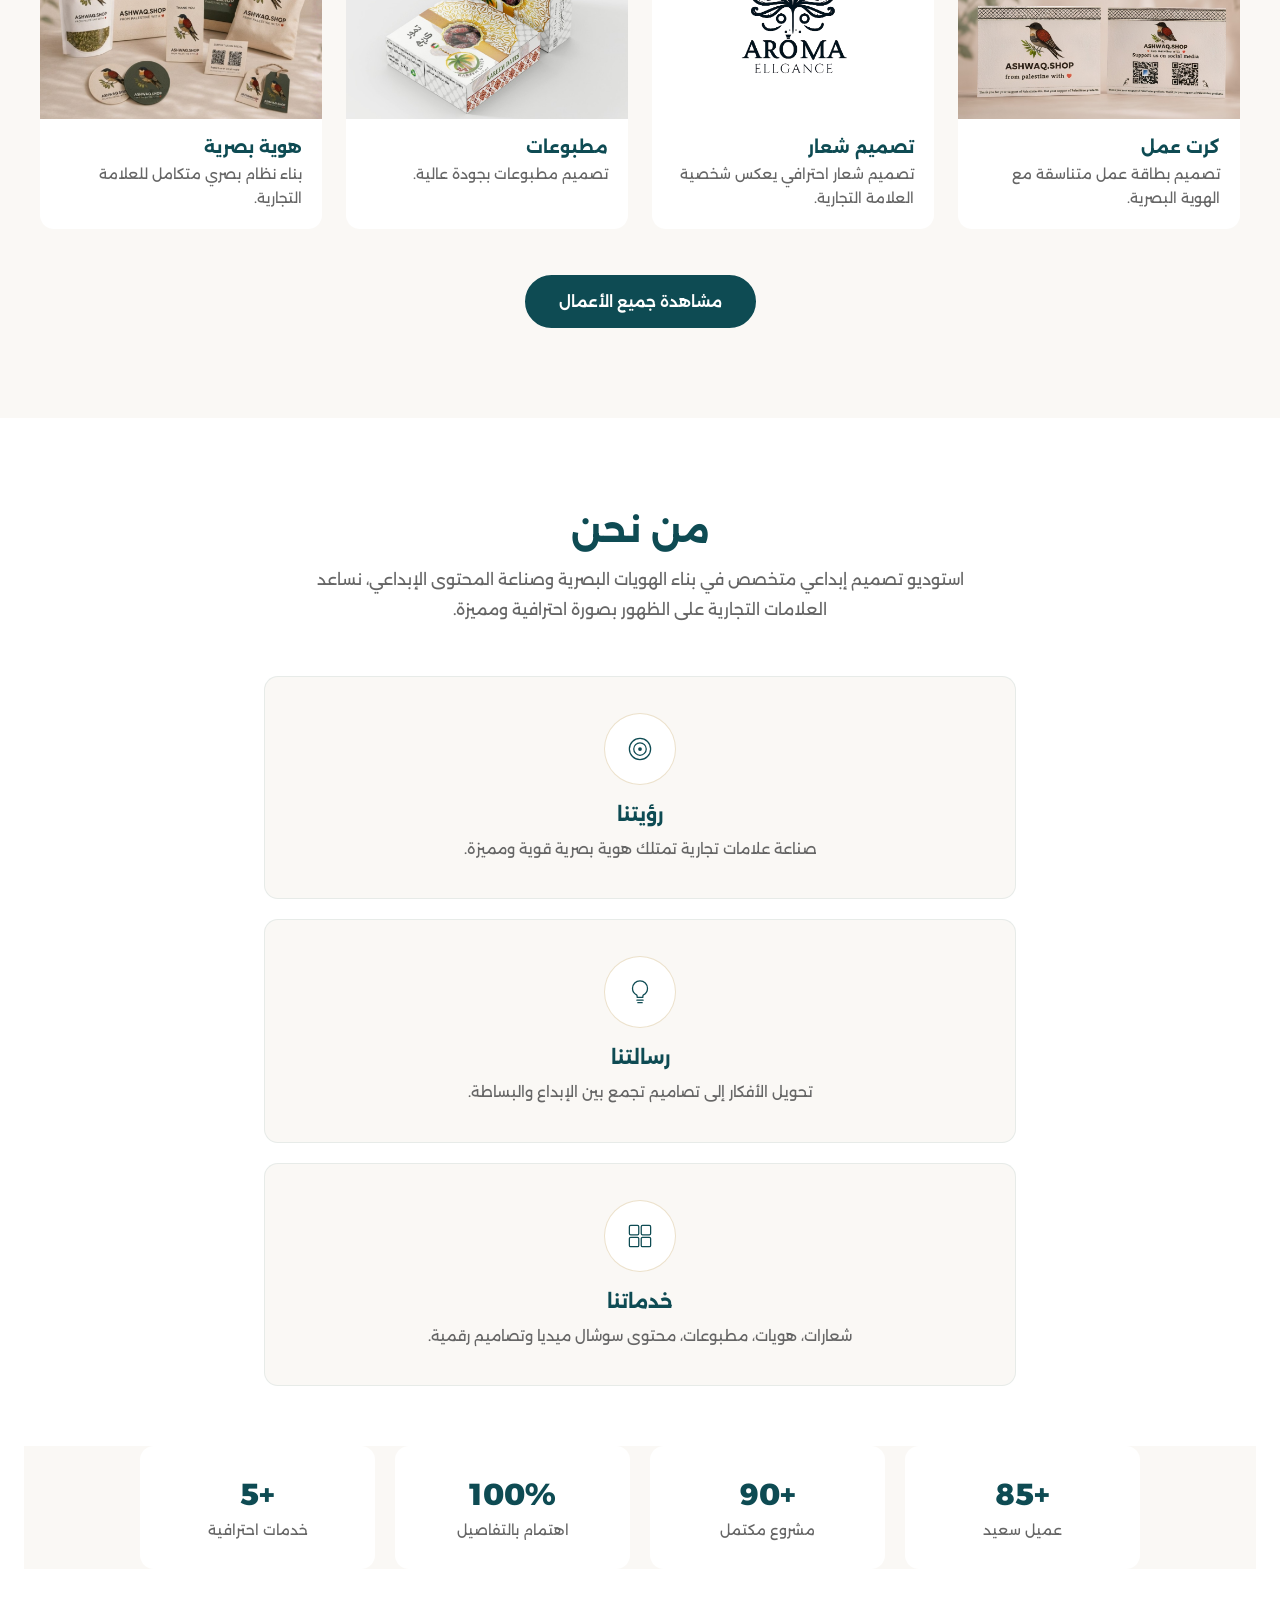
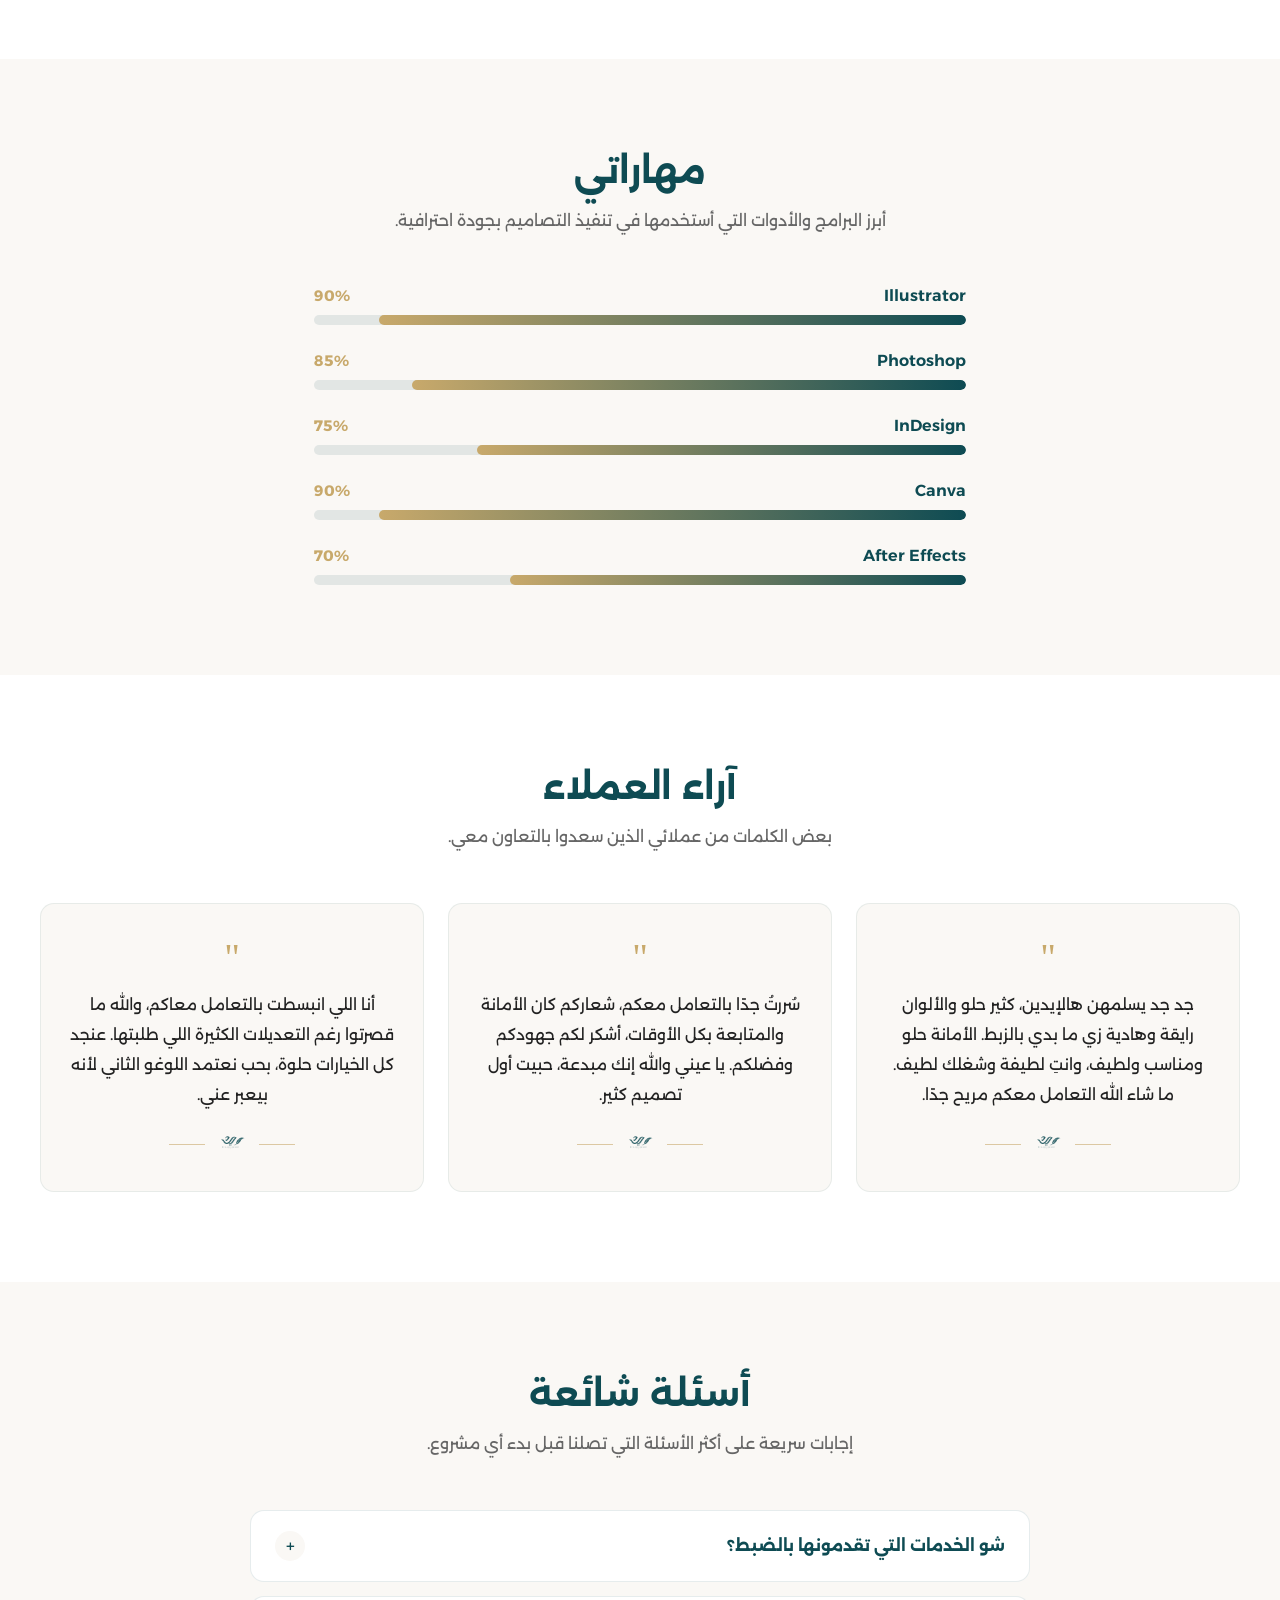
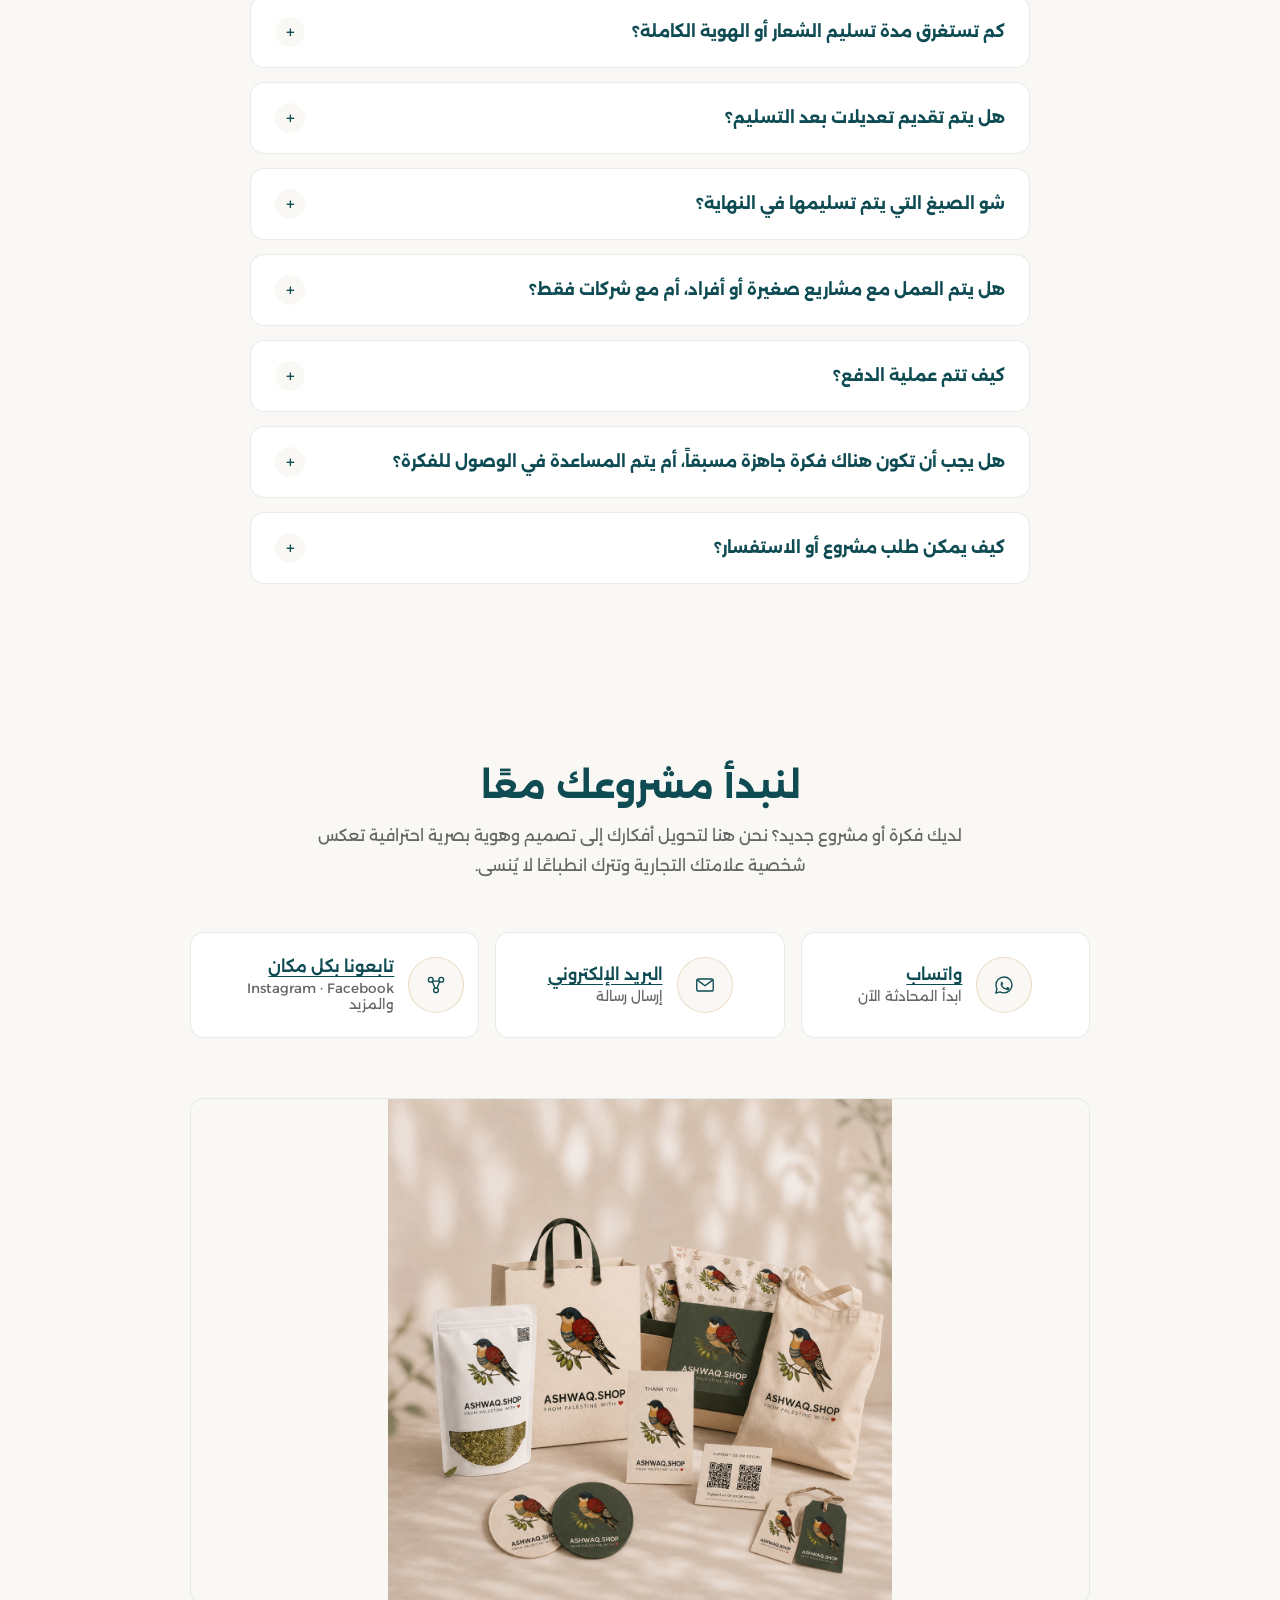
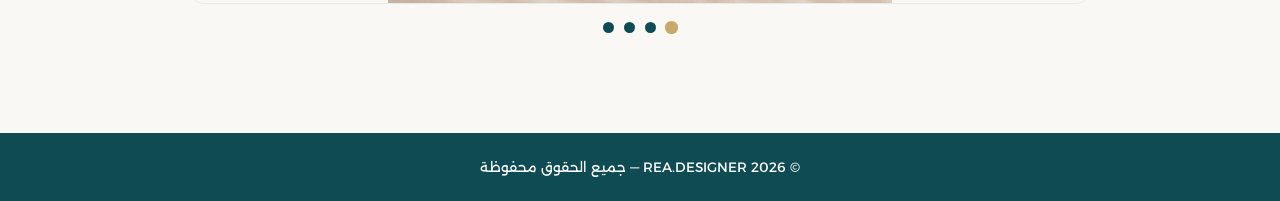
==== commit 4e943782: "Add files via upload" ====
--- a/index.html
+++ b/index.html
@@ -9,7 +9,7 @@
 <link rel="preconnect" href="https://fonts.googleapis.com">
 <link rel="preconnect" href="https://fonts.gstatic.com" crossorigin>
 <link href="https://fonts.googleapis.com/css2?family=Alexandria:wght@300;400;500;600;700;800&display=swap" rel="stylesheet">
-<link rel="stylesheet" href="css/style.css?v=9">
+<link rel="stylesheet" href="css/style.css?v=12">
 </head>
 <body>
 <header class="header">
@@ -317,87 +317,87 @@
 <section class="faq" id="faq">
   <div class="section-header">
     <h2>أسئلة شائعة</h2>
-    <p class="section-description">إجابات سريعة على أكثر الأسئلة يلي بتوصلني قبل بدء أي مشروع.</p>
+    <p class="section-description">إجابات سريعة على أكثر الأسئلة التي تصلنا قبل بدء أي مشروع.</p>
   </div>
 
   <div class="faq-list">
     <div class="faq-item">
       <button class="faq-question" type="button">
-        <span>شو الخدمات اللي بتقدميها بالضبط؟</span>
-        <span class="faq-icon">+</span>
-      </button>
-      <div class="faq-answer">
-        <p>تصميم الشعارات، الهويات البصرية المتكاملة، محتوى السوشال ميديا (بوستات، ريلز، ستوري)، كروت العمل، والمطبوعات (دعوات، بروشورات، وأي مطبوع تجاري).</p>
-      </div>
-    </div>
-
-    <div class="faq-item">
-      <button class="faq-question" type="button">
-        <span>كم بتاخد مدة تسليم الشعار أو الهوية الكاملة؟</span>
-        <span class="faq-icon">+</span>
-      </button>
-      <div class="faq-answer">
-        <p>الشعار وحده عادة بياخد ٣-٥ أيام عمل، والهوية البصرية الكاملة (شعار + كروت + تطبيقات) بتاخد ١-٢ أسبوع حسب حجم المشروع.</p>
-      </div>
-    </div>
-
-    <div class="faq-item">
-      <button class="faq-question" type="button">
-        <span>بتقدمي تعديلات بعد التسليم؟</span>
-        <span class="faq-icon">+</span>
-      </button>
-      <div class="faq-answer">
-        <p>نعم، كل مشروع بيشمل جولتين تعديل مجانيتين لضمان وصولك للنتيجة يلي بترضيكِ.</p>
-      </div>
-    </div>
-
-    <div class="faq-item">
-      <button class="faq-question" type="button">
-        <span>شو الصيغ اللي بستلمها بالنهاية؟</span>
-        <span class="faq-icon">+</span>
-      </button>
-      <div class="faq-answer">
-        <p>بتستلمي الملفات بصيغ متعددة حسب الاستخدام: PNG وJPG للاستخدام السريع، PDF للطباعة، وملف مصدري (AI/PSD) قابل للتعديل مستقبلاً.</p>
-      </div>
-    </div>
-
-    <div class="faq-item">
-      <button class="faq-question" type="button">
-        <span>بتصممي لمشاريع صغيرة أو أفراد، ولا بس شركات؟</span>
-        <span class="faq-icon">+</span>
-      </button>
-      <div class="faq-answer">
-        <p>أكيد! بشتغل مع الأفراد (دعوات زفاف، بطاقات شخصية) وأصحاب المشاريع الصغيرة والمتاجر والشركات على حد سواء.</p>
-      </div>
-    </div>
-
-    <div class="faq-item">
-      <button class="faq-question" type="button">
-        <span>كيف بضبط عملية الدفع؟</span>
-        <span class="faq-icon">+</span>
-      </button>
-      <div class="faq-answer">
-        <p>بيتم دفع عربون (جزء من المبلغ) عند بداية المشروع، والباقي بعد التسليم النهائي. الدفع متاح بعدة طرق: حوالة بنكية، Reflect، أو PalPay.</p>
-      </div>
-    </div>
-
-    <div class="faq-item">
-      <button class="faq-question" type="button">
-        <span>هل لازم أكون عندي فكرة جاهزة، ولا بتساعديني أوصل للفكرة؟</span>
-        <span class="faq-icon">+</span>
-      </button>
-      <div class="faq-answer">
-        <p>مش شرط! بنبدأ بجلسة استكشاف بسيطة (استبيان أو محادثة) نفهم فيها هويتك وجمهورك، وبطلعلك بمقترحات مبنية على هيك.</p>
-      </div>
-    </div>
-
-    <div class="faq-item">
-      <button class="faq-question" type="button">
-        <span>كيف أقدر أطلب مشروع أو أستفسر؟</span>
-        <span class="faq-icon">+</span>
-      </button>
-      <div class="faq-answer">
-        <p>تقدري تتواصلي معي مباشرة عبر واتساب أو الإيميل من قسم "تواصل معنا"، وبرد عليكِ بأقرب وقت.</p>
+        <span>شو الخدمات التي تقدمونها بالضبط؟</span>
+        <span class="faq-icon">+</span>
+      </button>
+      <div class="faq-answer">
+        <p>نقدّم تصميم الشعارات، الهويات البصرية المتكاملة، محتوى السوشال ميديا (بوستات، ريلز، ستوري)، كروت العمل، والمطبوعات (دعوات، بروشورات، وأي مطبوع تجاري).</p>
+      </div>
+    </div>
+
+    <div class="faq-item">
+      <button class="faq-question" type="button">
+        <span>كم تستغرق مدة تسليم الشعار أو الهوية الكاملة؟</span>
+        <span class="faq-icon">+</span>
+      </button>
+      <div class="faq-answer">
+        <p>يستغرق تسليم الشعار وحده عادة ٣-٥ أيام عمل، بينما تحتاج الهوية البصرية الكاملة (شعار + كروت + تطبيقات) إلى ١-٢ أسبوع حسب حجم المشروع.</p>
+      </div>
+    </div>
+
+    <div class="faq-item">
+      <button class="faq-question" type="button">
+        <span>هل يتم تقديم تعديلات بعد التسليم؟</span>
+        <span class="faq-icon">+</span>
+      </button>
+      <div class="faq-answer">
+        <p>نعم، يشمل كل مشروع جولتين تعديل مجانيتين لضمان الوصول للنتيجة المطلوبة.</p>
+      </div>
+    </div>
+
+    <div class="faq-item">
+      <button class="faq-question" type="button">
+        <span>شو الصيغ التي يتم تسليمها في النهاية؟</span>
+        <span class="faq-icon">+</span>
+      </button>
+      <div class="faq-answer">
+        <p>يتم تسليم الملفات بصيغ متعددة حسب الاستخدام: PNG وJPG للاستخدام السريع، PDF للطباعة، وملف مصدري (AI/PSD) قابل للتعديل مستقبلاً.</p>
+      </div>
+    </div>
+
+    <div class="faq-item">
+      <button class="faq-question" type="button">
+        <span>هل يتم العمل مع مشاريع صغيرة أو أفراد، أم مع شركات فقط؟</span>
+        <span class="faq-icon">+</span>
+      </button>
+      <div class="faq-answer">
+        <p>بالتأكيد، يتم العمل مع الأفراد (دعوات زفاف، بطاقات شخصية) وأصحاب المشاريع الصغيرة والمتاجر والشركات على حد سواء.</p>
+      </div>
+    </div>
+
+    <div class="faq-item">
+      <button class="faq-question" type="button">
+        <span>كيف تتم عملية الدفع؟</span>
+        <span class="faq-icon">+</span>
+      </button>
+      <div class="faq-answer">
+        <p>يتم دفع عربون (جزء من المبلغ) عند بداية المشروع، والباقي بعد التسليم النهائي. الدفع متاح بعدة طرق: حوالة بنكية، Reflect، أو PalPay.</p>
+      </div>
+    </div>
+
+    <div class="faq-item">
+      <button class="faq-question" type="button">
+        <span>هل يجب أن تكون هناك فكرة جاهزة مسبقاً، أم يتم المساعدة في الوصول للفكرة؟</span>
+        <span class="faq-icon">+</span>
+      </button>
+      <div class="faq-answer">
+        <p>ليس شرطاً، حيث تبدأ عادة جلسة استكشاف بسيطة (استبيان أو محادثة) يتم فيها فهم الهوية والجمهور المستهدف، ومن ثم تُقدَّم مقترحات مبنية على هذا الفهم.</p>
+      </div>
+    </div>
+
+    <div class="faq-item">
+      <button class="faq-question" type="button">
+        <span>كيف يمكن طلب مشروع أو الاستفسار؟</span>
+        <span class="faq-icon">+</span>
+      </button>
+      <div class="faq-answer">
+        <p>يمكن التواصل مباشرة عبر واتساب أو الإيميل من قسم "تواصل معنا"، ويتم الرد بأقرب وقت.</p>
       </div>
     </div>
   </div>
@@ -477,7 +477,7 @@
   <p>© <span id="year"></span> REA.DESIGNER — جميع الحقوق محفوظة</p>
 </footer>
 
-<script src="js/script.js?v=9"></script>
+<script src="js/script.js?v=12"></script>
 </body>
 </html>
 
--- a/css/style.css
+++ b/css/style.css
@@ -191,6 +191,14 @@
 
 .header-back-btn.active{
   display: inline-flex;
+}
+
+/* لما يظهر زر الرجوع عالحاسوب، القائمة الكاملة تختفي مؤقتاً عشان ما
+   يصير ازدحام/فيضان بعرض الهيدر (٦ عناصر + زر رجوع مع بعض) */
+@media (min-width: 861px){
+  body.nav-focus-mode .menu{
+    display: none;
+  }
 }
 
 .header-back-btn .back-arrow{
@@ -1252,44 +1260,15 @@
 .project-detail{
   position: fixed;
   inset: 0;
-  z-index: 2000;
+  z-index: 900;
   background: var(--bg);
   overflow-y: auto;
+  padding-top: 116px;
   display: none;
 }
 
 .project-detail.active{
   display: block;
-}
-
-.project-detail-close{
-  position: sticky;
-  top: 0;
-  z-index: 5;
-  background: var(--bg);
-  border-bottom: 1px solid rgba(14,75,83,.08);
-  padding: 16px 24px;
-  display: flex;
-  align-items: center;
-  justify-content: space-between;
-}
-
-.project-detail-close button{
-  border: 2px solid var(--green);
-  background: transparent;
-  color: var(--green);
-  border-radius: 50px;
-  padding: 8px 20px;
-  font-family: inherit;
-  font-weight: 600;
-  font-size: .88rem;
-  cursor: pointer;
-  transition: all var(--transition);
-}
-
-.project-detail-close button:hover{
-  background: var(--green);
-  color: var(--white);
 }
 
 .project-detail-body{
@@ -1595,35 +1574,6 @@
   box-shadow: 0 20px 60px rgba(0,0,0,.5);
 }
 
-.lightbox-close{
-  position: absolute;
-  top: 108px;
-  left: 20px;
-  z-index: 5;
-  display: flex;
-  align-items: center;
-  gap: 6px;
-  height: 44px;
-  padding: 0 18px 0 14px;
-  border-radius: 999px;
-  border: none;
-  background: rgba(255,255,255,.14);
-  color: var(--white);
-  font-family: 'Alexandria', sans-serif;
-  font-weight: 600;
-  font-size: .92rem;
-  cursor: pointer;
-}
-
-.lightbox-close-x{
-  font-size: 1.4rem;
-  line-height: 1;
-}
-
-.lightbox-close:hover{
-  background: rgba(255,255,255,.24);
-}
-
 /* ===========================================================
    Post Gallery (معرض صور مجموعة البوستات)
 =========================================================== */
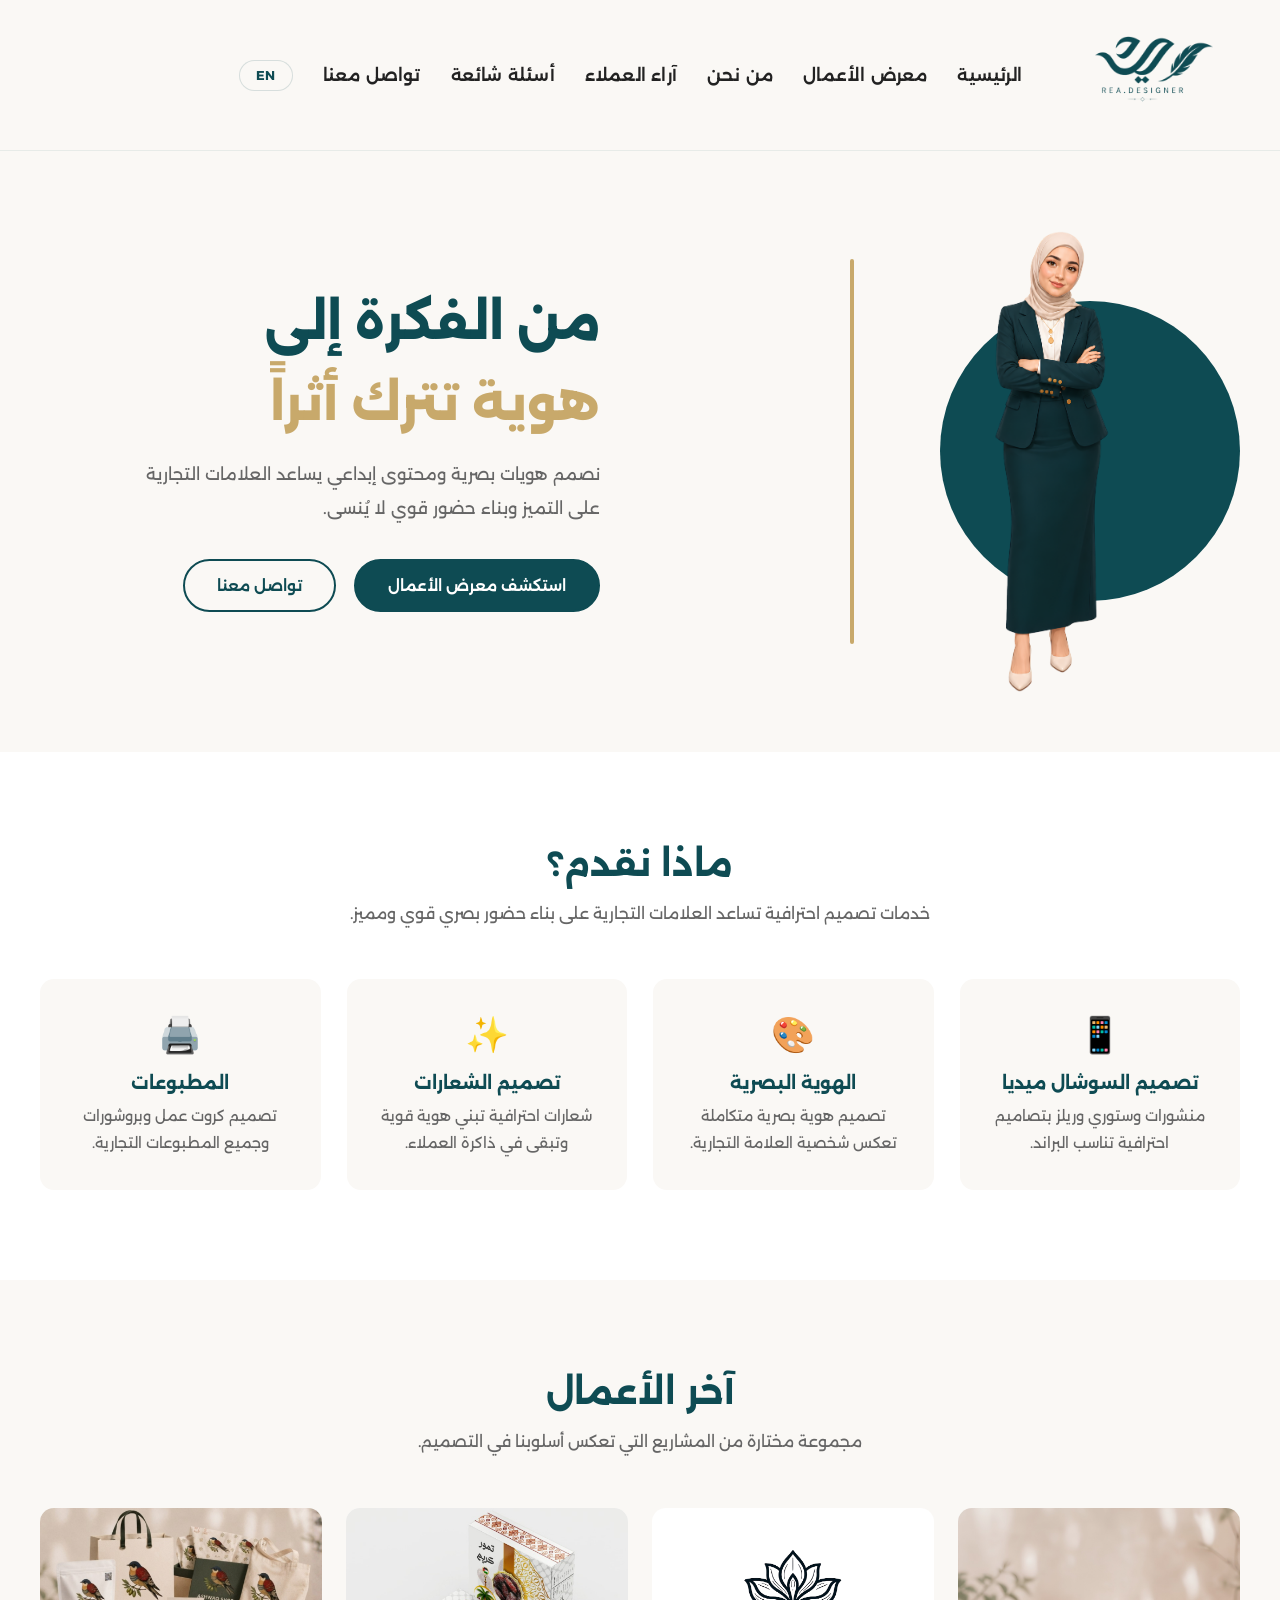
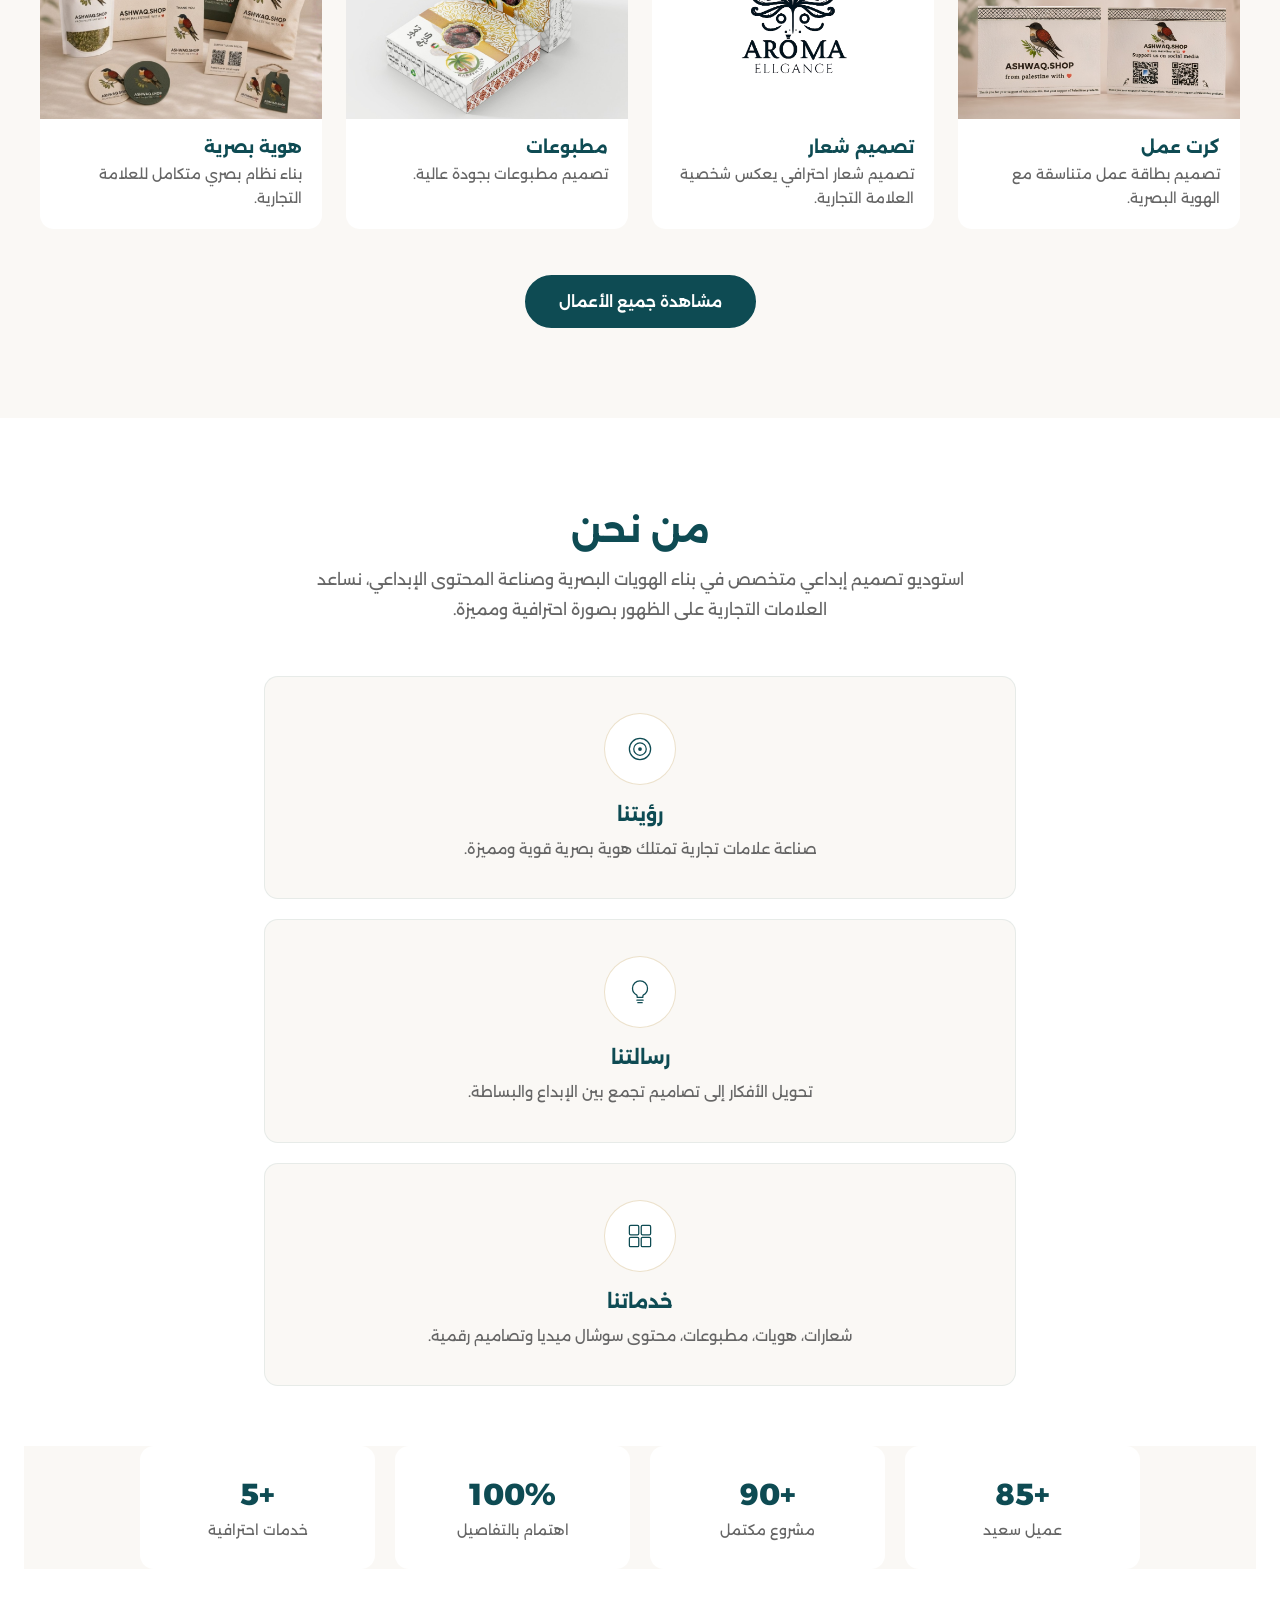
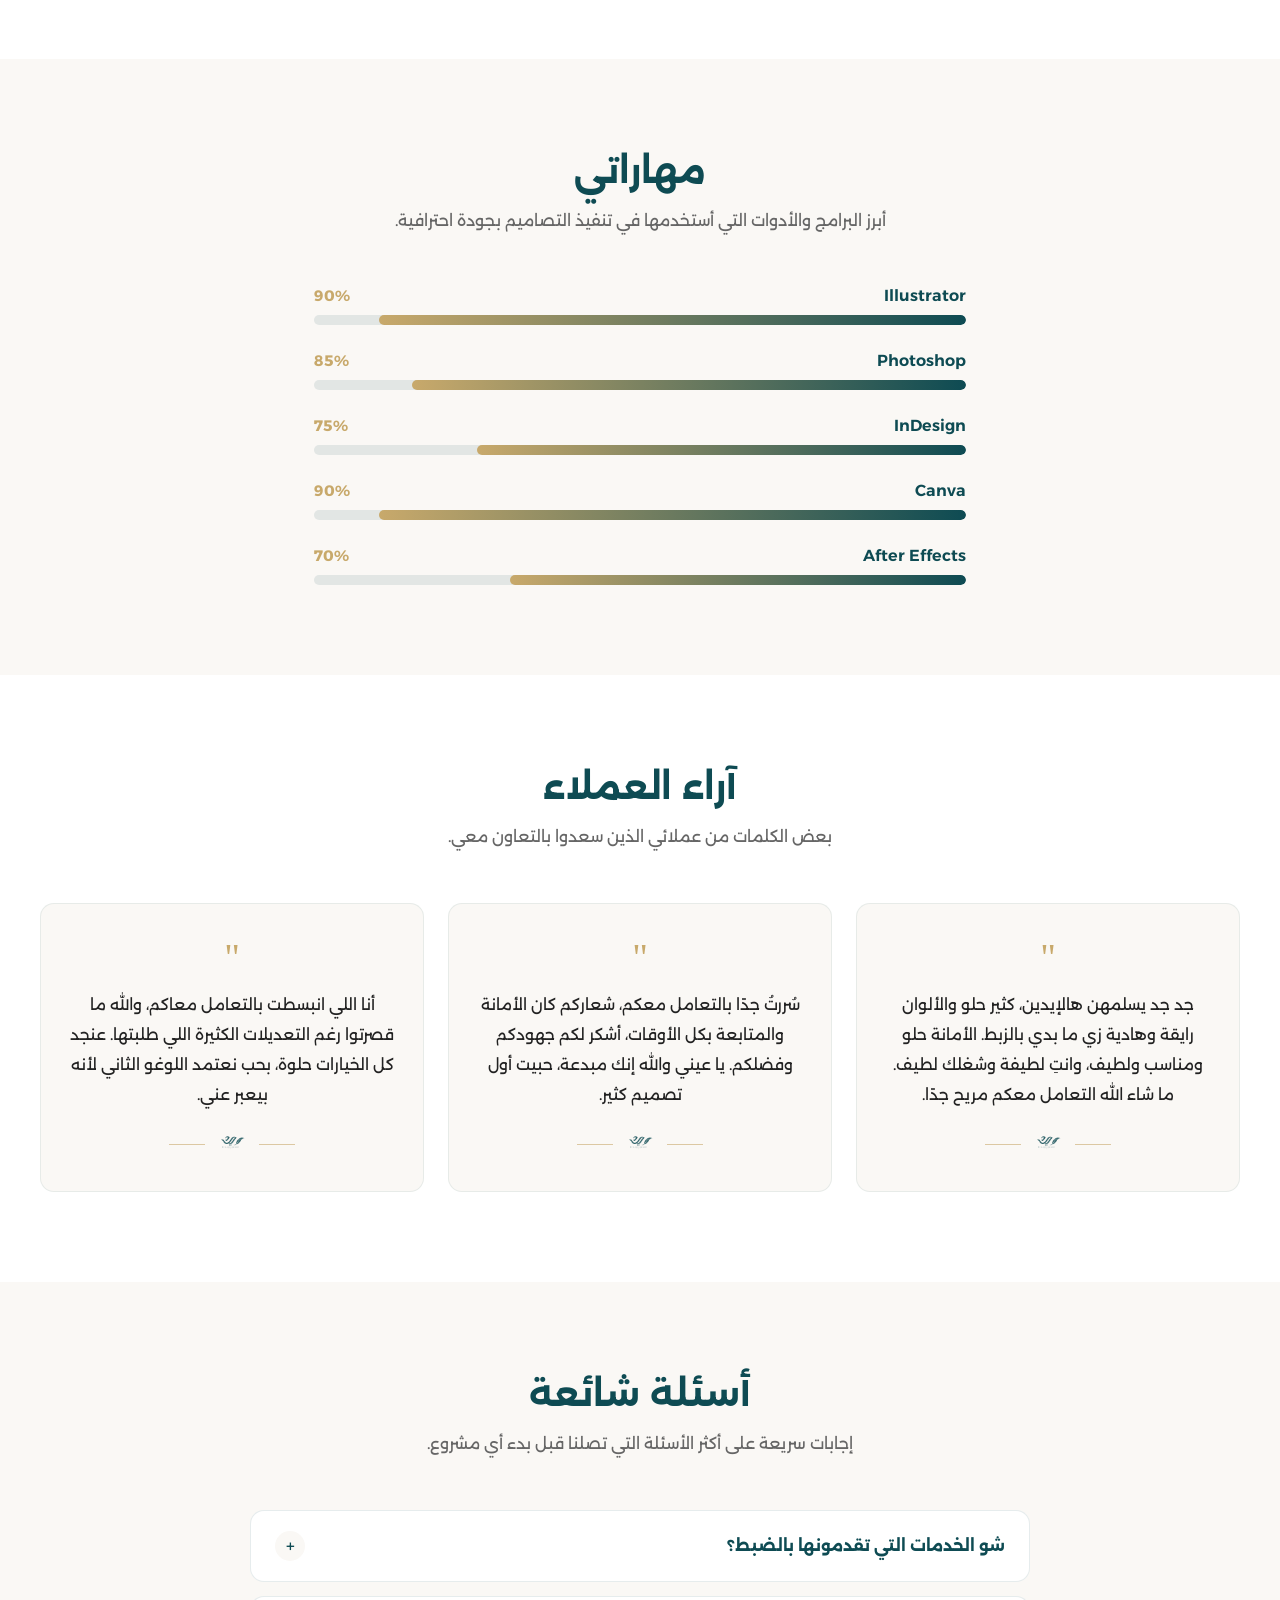
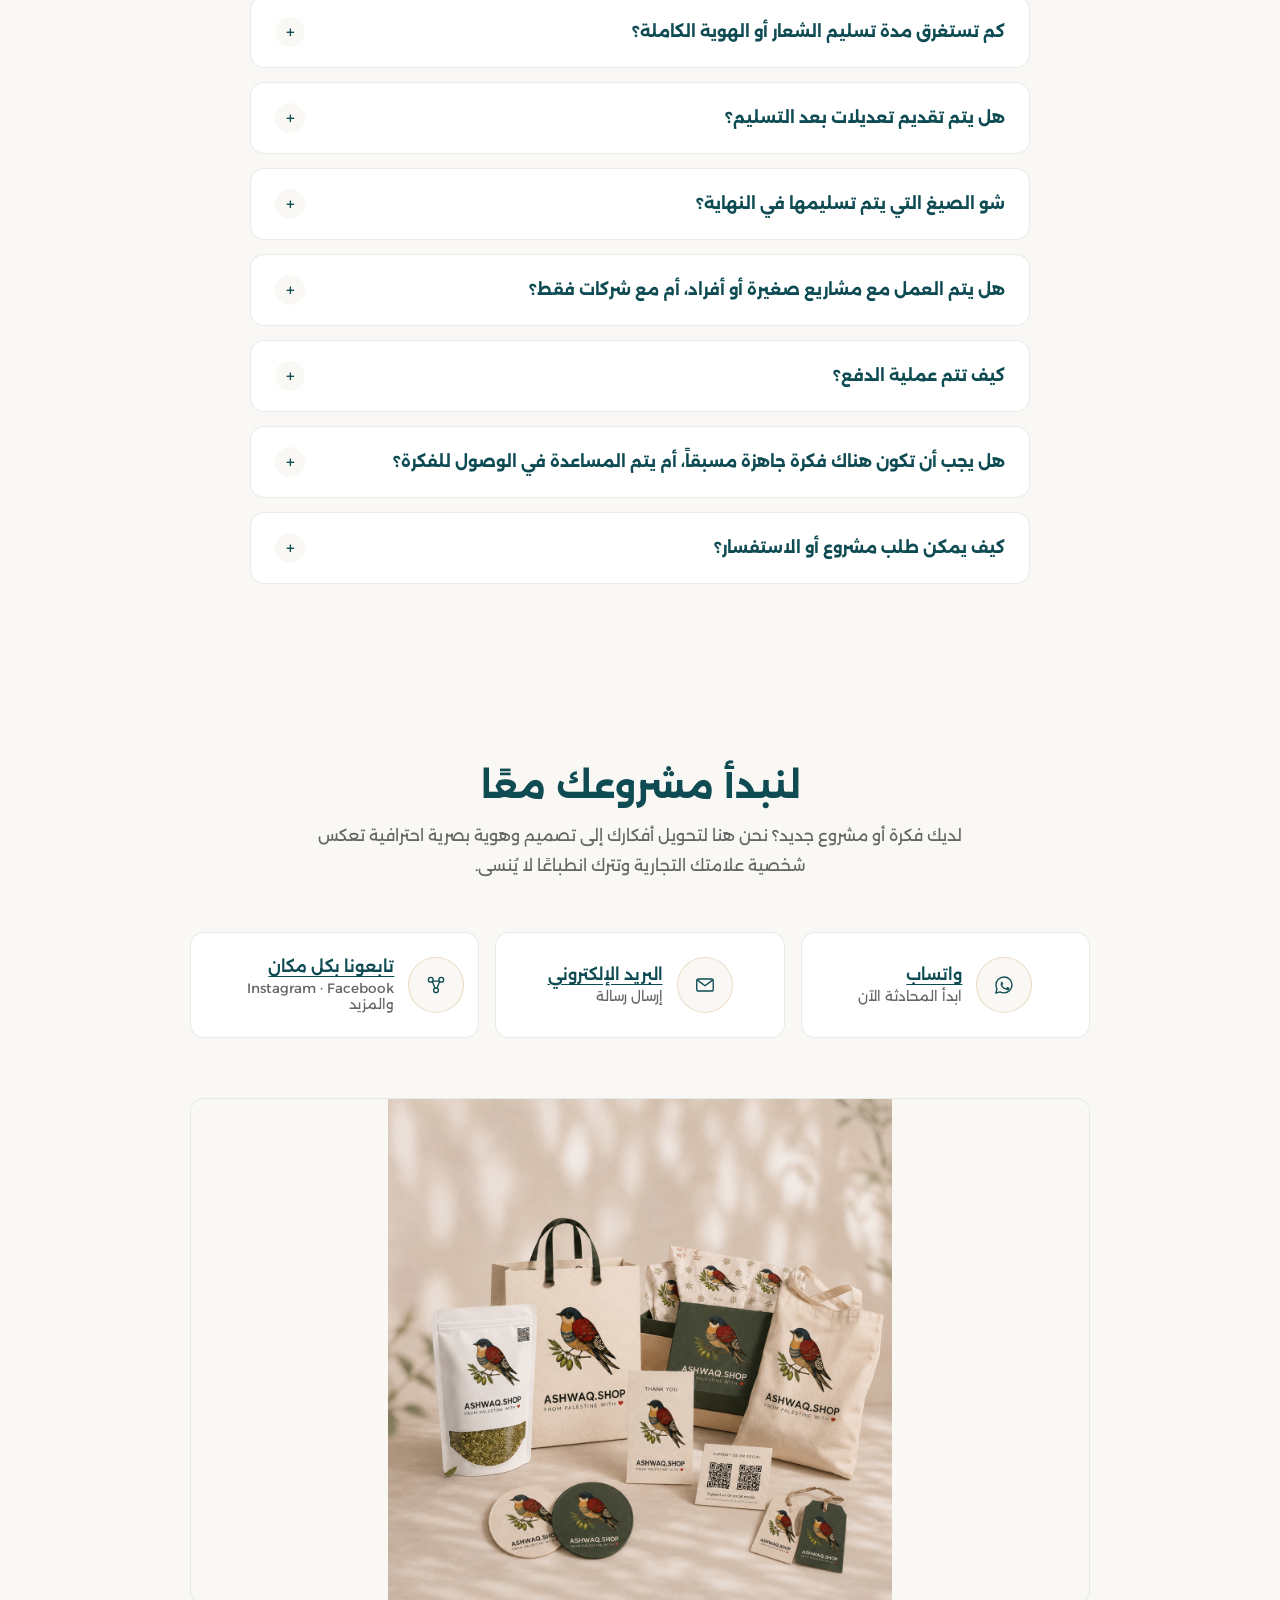
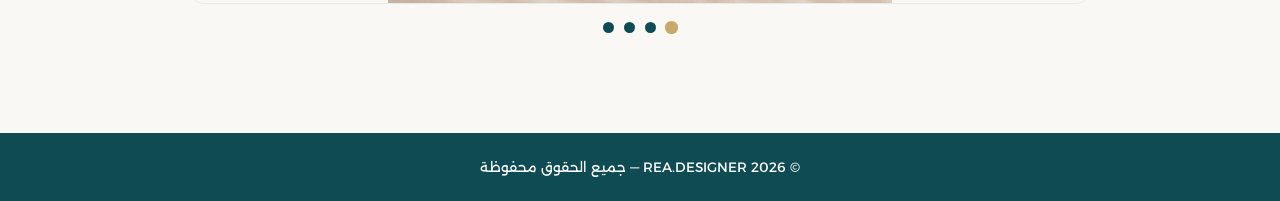
==== commit 0dd6681c: "Add files via upload" ====
--- a/index.html
+++ b/index.html
@@ -9,7 +9,7 @@
 <link rel="preconnect" href="https://fonts.googleapis.com">
 <link rel="preconnect" href="https://fonts.gstatic.com" crossorigin>
 <link href="https://fonts.googleapis.com/css2?family=Alexandria:wght@300;400;500;600;700;800&display=swap" rel="stylesheet">
-<link rel="stylesheet" href="css/style.css?v=12">
+<link rel="stylesheet" href="css/style.css?v=14">
 </head>
 <body>
 <header class="header">
@@ -33,6 +33,8 @@
             <li><a href="index.html#faq">أسئلة شائعة</a></li>
             <li><a href="index.html#contact">تواصل معنا</a></li>
         </ul>
+
+        <button class="lang-toggle" id="langToggle" type="button" aria-label="تغيير اللغة">EN</button>
 
         <button class="menu-toggle" aria-label="فتح القائمة" aria-expanded="false">
             <span></span>
@@ -397,7 +399,7 @@
         <span class="faq-icon">+</span>
       </button>
       <div class="faq-answer">
-        <p>يمكن التواصل مباشرة عبر واتساب أو الإيميل من قسم "تواصل معنا"، ويتم الرد بأقرب وقت.</p>
+        <p>يمكن التواصل مباشرة عبر واتساب أو الإيميل من قسم <a href="#contact" class="faq-inline-link">"تواصل معنا"</a>، ويتم الرد بأقرب وقت.</p>
       </div>
     </div>
   </div>
@@ -477,7 +479,7 @@
   <p>© <span id="year"></span> REA.DESIGNER — جميع الحقوق محفوظة</p>
 </footer>
 
-<script src="js/script.js?v=12"></script>
+<script src="js/script.js?v=14"></script>
 </body>
 </html>
 
--- a/css/style.css
+++ b/css/style.css
@@ -107,6 +107,8 @@
   padding: 10px 24px;
   gap: 20px;
   min-height: 92px;
+  flex-wrap: wrap;
+  row-gap: 10px;
 }
 
 /* على الحاسوب: نقرّب العناوين من اللوجو بدل ما تنشد لطرف الصفحة التاني
@@ -122,6 +124,8 @@
   display: flex;
   align-items: center;
   gap: 30px;
+  flex-wrap: wrap;
+  row-gap: 10px;
 }
 
 .logo{
@@ -172,44 +176,114 @@
   width: 100%;
 }
 
-.header-back-btn{
-  display: none;
-  align-items: center;
-  gap: 6px;
-  background: var(--bg);
-  color: var(--green);
-  border: 1px solid rgba(14,75,83,.12);
+.lang-toggle{
+  background: var(--bg);
+  color: var(--green);
+  border: 1px solid rgba(14,75,83,.15);
   border-radius: 999px;
-  padding: 9px 18px;
+  padding: 7px 16px;
+  font-family: 'Alexandria', sans-serif;
+  font-weight: 700;
+  font-size: .8rem;
+  letter-spacing: .5px;
+  cursor: pointer;
+  transition: background var(--transition), color var(--transition), border-color var(--transition);
+  flex-shrink: 0;
+}
+
+.lang-toggle:hover{
+  background: var(--green);
+  color: var(--white);
+  border-color: var(--green);
+}
+
+.lang-toast{
+  position: fixed;
+  bottom: 30px;
+  left: 50%;
+  transform: translateX(-50%) translateY(20px);
+  background: var(--green);
+  color: var(--white);
+  padding: 12px 24px;
+  border-radius: 999px;
   font-family: 'Alexandria', sans-serif;
   font-weight: 600;
-  font-size: .9rem;
+  font-size: .88rem;
+  box-shadow: 0 10px 30px rgba(0,0,0,.25);
+  z-index: 2000;
+  opacity: 0;
+  pointer-events: none;
+  transition: opacity .25s ease, transform .25s ease;
+}
+
+.lang-toast.active{
+  opacity: 1;
+  transform: translateX(-50%) translateY(0);
+}
+
+/* بريدكرمب صغير ثابت تحت الهيدر - بيبين بس لما نكون جوا قسم/مشروع/صورة مفتوحة */
+.page-breadcrumb{
+  display: none;
+  position: sticky;
+  top: 92px;
+  z-index: 950;
+  background: var(--bg);
+  border-bottom: 1px solid rgba(14,75,83,.08);
+}
+
+@media (max-width: 860px){
+  .page-breadcrumb{ top: 76px; }
+}
+
+@media (max-width: 640px){
+  .page-breadcrumb{ top: 66px; }
+}
+
+.page-breadcrumb.active{
+  display: block;
+}
+
+.page-breadcrumb-inner{
+  max-width: 1200px;
+  margin: 0 auto;
+  padding: 12px 24px;
+  display: flex;
+  align-items: center;
+  gap: 6px;
+  flex-wrap: wrap;
+  font-size: .85rem;
+}
+
+.page-breadcrumb-inner .crumb-link{
+  background: none;
+  border: none;
+  padding: 2px;
+  font-family: 'Alexandria', sans-serif;
+  font-size: .85rem;
+  font-weight: 600;
+  color: var(--gray);
   cursor: pointer;
-  transition: background var(--transition), border-color var(--transition);
+  text-decoration: underline;
+  text-decoration-color: transparent;
+  transition: color var(--transition), text-decoration-color var(--transition);
   white-space: nowrap;
 }
 
-.header-back-btn.active{
-  display: inline-flex;
-}
-
-/* لما يظهر زر الرجوع عالحاسوب، القائمة الكاملة تختفي مؤقتاً عشان ما
-   يصير ازدحام/فيضان بعرض الهيدر (٦ عناصر + زر رجوع مع بعض) */
-@media (min-width: 861px){
-  body.nav-focus-mode .menu{
-    display: none;
-  }
-}
-
-.header-back-btn .back-arrow{
-  font-size: 1.1rem;
-  transform: translateY(1px);
-}
-
-.header-back-btn:hover{
-  background: var(--gold);
-  color: var(--white);
-  border-color: var(--gold);
+.page-breadcrumb-inner .crumb-link:hover{
+  color: var(--green);
+  text-decoration-color: var(--green);
+}
+
+.page-breadcrumb-inner .crumb-sep{
+  color: rgba(14,75,83,.3);
+}
+
+.page-breadcrumb-inner .crumb-current{
+  color: var(--green);
+  font-weight: 700;
+  white-space: nowrap;
+  overflow: hidden;
+  text-overflow: ellipsis;
 }
 
 .menu-toggle{
@@ -917,6 +991,17 @@
   line-height: 1.9;
 }
 
+.faq-inline-link{
+  color: var(--green);
+  font-weight: 700;
+  text-decoration: underline;
+  text-decoration-color: var(--gold);
+}
+
+.faq-inline-link:hover{
+  color: var(--gold);
+}
+
 @media (max-width: 640px){
   .faq{ padding: 60px 20px; }
   .faq-question{ padding: 16px 18px; font-size: .94rem; }
@@ -1080,6 +1165,45 @@
 
 .portfolio-filters{
   padding: 0 24px 10px;
+}
+
+.portfolio-search{
+  max-width: 420px;
+  margin: 0 auto 24px;
+  position: relative;
+  display: flex;
+  align-items: center;
+}
+
+.portfolio-search svg{
+  position: absolute;
+  right: 16px;
+  width: 18px;
+  height: 18px;
+  color: var(--gray);
+  pointer-events: none;
+}
+
+.portfolio-search input{
+  width: 100%;
+  padding: 13px 46px 13px 18px;
+  border-radius: 999px;
+  border: 1px solid rgba(14,75,83,.15);
+  background: var(--white);
+  font-family: 'Alexandria', sans-serif;
+  font-size: .9rem;
+  color: var(--text);
+  transition: border-color var(--transition), box-shadow var(--transition);
+}
+
+.portfolio-search input:focus{
+  outline: none;
+  border-color: var(--gold);
+  box-shadow: 0 0 0 3px rgba(200,169,107,.15);
+}
+
+.portfolio-search input::placeholder{
+  color: var(--gray);
 }
 
 .filter-buttons{
@@ -1263,7 +1387,7 @@
   z-index: 900;
   background: var(--bg);
   overflow-y: auto;
-  padding-top: 116px;
+  padding-top: 150px;
   display: none;
 }
 
@@ -1433,6 +1557,40 @@
   color: var(--green);
   font-weight: 600;
   margin-bottom: 16px;
+}
+
+.project-detail-cta-actions{
+  display: flex;
+  align-items: center;
+  justify-content: center;
+  gap: 14px;
+  flex-wrap: wrap;
+}
+
+.share-btn{
+  display: inline-flex;
+  align-items: center;
+  gap: 8px;
+  background: none;
+  border: 2px solid var(--green);
+  color: var(--green);
+  border-radius: 50px;
+  padding: 12px 26px;
+  font-family: 'Alexandria', sans-serif;
+  font-weight: 600;
+  font-size: .92rem;
+  cursor: pointer;
+  transition: all var(--transition);
+}
+
+.share-btn svg{
+  width: 18px;
+  height: 18px;
+}
+
+.share-btn:hover{
+  background: var(--green);
+  color: var(--white);
 }
 
 /* ===========================================================
@@ -1585,7 +1743,7 @@
   z-index: 900;
   overflow-y: auto;
   padding: 24px;
-  padding-top: 116px;
+  padding-top: 150px;
 }
 
 .post-gallery.active{
